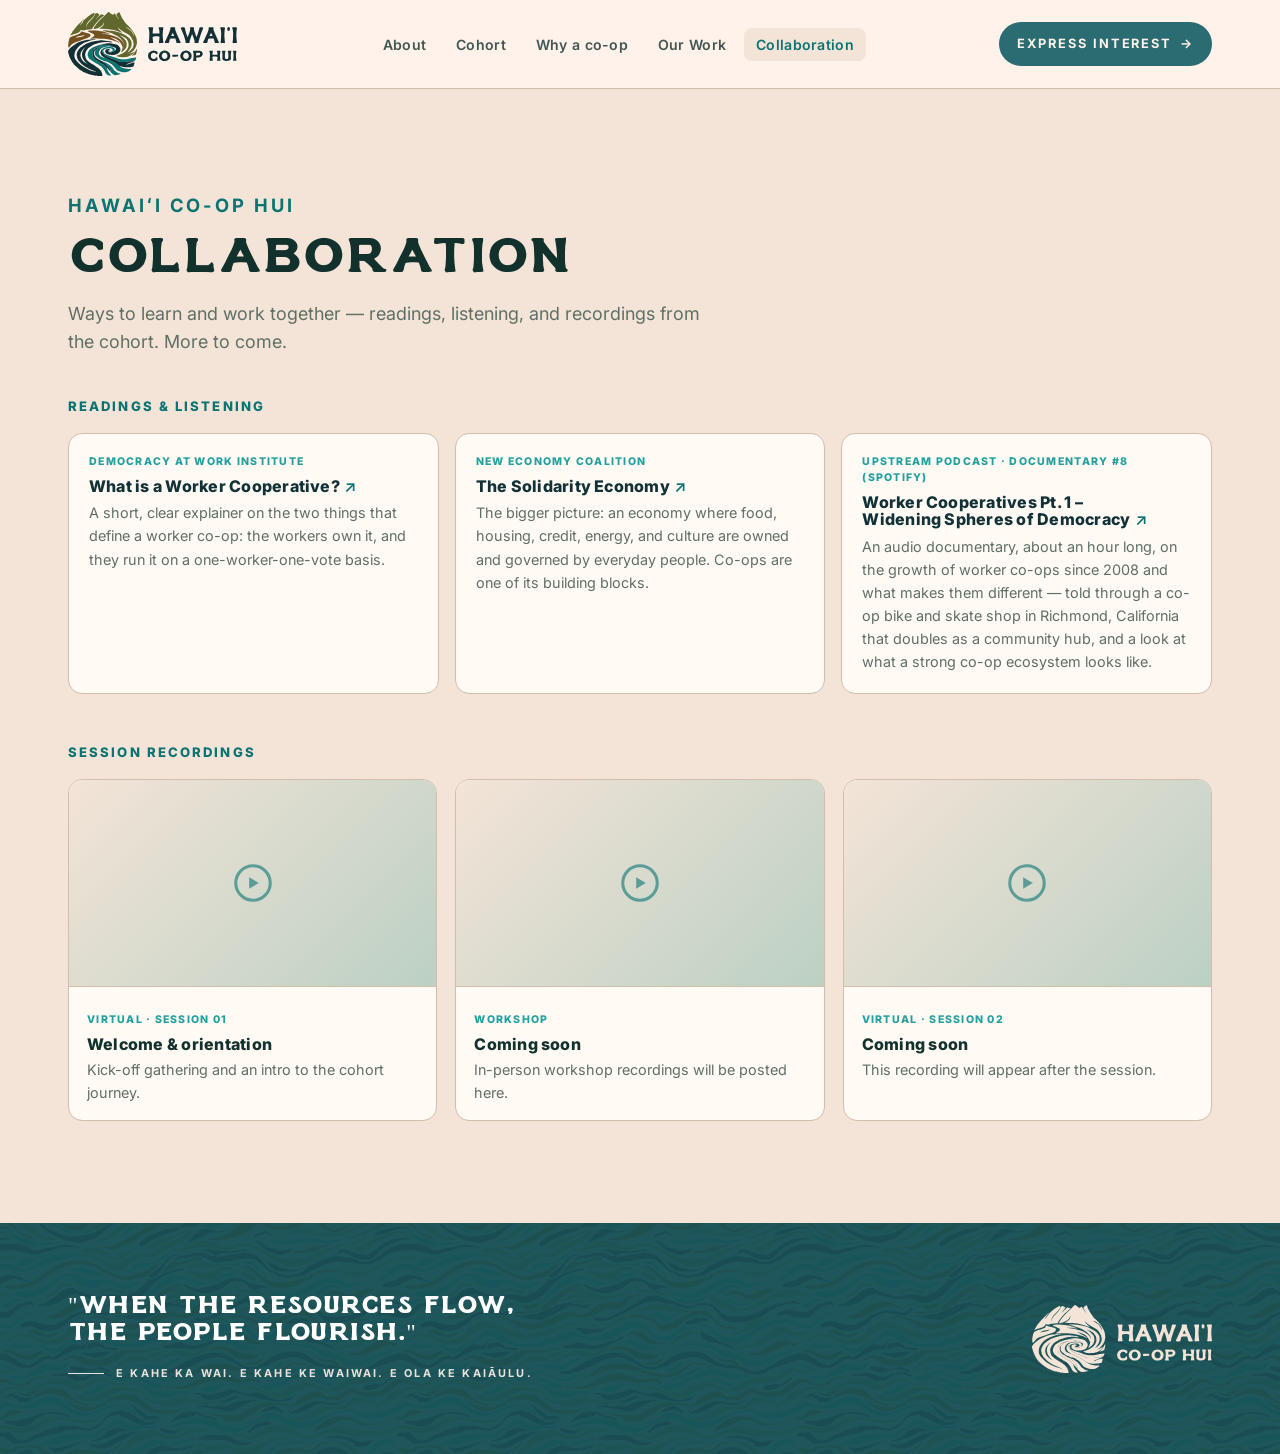
==== collaboration.html @ 2472e9c2 "Lighter Spectra blue for the Express Interest section, footer, and dark buttons Co-Authored-By: Clau" ====
<!doctype html>
<html lang="en">
<head>
  <meta charset="utf-8">
  <meta name="viewport" content="width=device-width, initial-scale=1, viewport-fit=cover">
  <title>Collaboration · Hawaiʻi Co-op Hui</title>
  <meta name="description" content="Ways to work together with the Hawaiʻi Co-op Hui — readings, listening, and session recordings.">
  <meta property="og:title" content="Collaboration · Hawaiʻi Co-op Hui">
  <meta property="og:description" content="A network of people and cooperatives building a regenerative and just Hawaiʻi through shared resources, knowledge, and community ownership.">
  <meta property="og:type" content="website">
  <meta property="og:url" content="https://imivic22.github.io/hawaii-coop-hui/collaboration.html">
  <meta property="og:image" content="https://imivic22.github.io/hawaii-coop-hui/assets/og-image.png">
  <meta name="twitter:card" content="summary">

  <link rel="icon" type="image/svg+xml" href="assets/brand/emblem.svg">
  <link rel="icon" type="image/png" sizes="192x192" href="assets/favicon.png">
  <link rel="apple-touch-icon" href="assets/favicon.png">
  <link rel="preconnect" href="https://fonts.googleapis.com">
  <link rel="preconnect" href="https://fonts.gstatic.com" crossorigin>
  <link rel="preload" as="font" type="font/woff2" crossorigin href="assets/fonts/TAYWatkins-web.woff2">
  <link rel="preload" as="font" type="font/woff2" crossorigin href="assets/fonts/TAYRugPull-web.woff2">
  <link rel="stylesheet" href="https://fonts.googleapis.com/css2?family=Inter:wght@400;500;600;700;800&display=swap">
  <link rel="stylesheet" href="styles.css?v=20261026l">
</head>
<body>
<a class="skip" href="#resources">Skip to content</a>

<header class="nav">
  <div class="nav__inner">
    <a class="brand" href="index.html" aria-label="Hawaiʻi Co-op Hui home">
      <!-- Full-color emblem (official Favicon file) + Watkins wordmark from the official
           Spectra lockup, laid out at the Secondary Logo's own proportions and spacing. -->
      <span class="brand__lockup">
        <img class="brand__emblem" src="assets/brand/emblem.svg" alt="" width="69" height="64">
        <img class="brand__wordmark" src="assets/brand/wordmark-spectra.svg" alt="Hawaiʻi Co-op Hui" width="89" height="34">
      </span>
    </a>

    <nav aria-label="Primary">
      <ul class="nav__links" id="navlinks">
        <li><a href="index.html#about">About</a></li>
        <li><a href="index.html#cohort">Cohort</a></li>
        <li><a href="index.html#why-coop">Why a co-op</a></li>
        <li><a href="index.html#our-work">Our Work</a></li>
        <li><a href="collaboration.html" class="active" aria-current="page">Collaboration</a></li>
      </ul>
    </nav>

    <div class="nav__cta" style="display:flex;align-items:center;gap:10px">
      <a class="btn btn--dark" href="index.html#get-involved">Express Interest <span class="arw">&rarr;</span></a>
      <button class="navtoggle" id="navtoggle" aria-label="Menu" aria-expanded="false" aria-controls="navlinks">
        <svg width="22" height="22" viewBox="0 0 24 24" fill="none" stroke="currentColor" stroke-width="2" stroke-linecap="round"><path d="M3 6h18M3 12h18M3 18h18"/></svg>
      </button>
    </div>
  </div>
</header>

<main>
  <!-- ===================== RESOURCES ===================== -->
  <section id="resources" class="resources">
    <div class="wrap">
      <div class="resources__head">
        <p class="eyebrow">Hawaiʻi Co-op Hui</p>
        <h1>Collaboration</h1>
        <p>Ways to learn and work together — readings, listening, and recordings from the cohort. More to come.</p>
      </div>
      <p class="h-label">Readings &amp; listening</p>
      <div class="dig">
        <a class="dig__link" href="https://institute.coop/what-worker-cooperative" target="_blank" rel="noopener">
          <span class="dig__src">Democracy at Work Institute</span>
          <h3>What is a Worker Cooperative?</h3>
          <p>A short, clear explainer on the two things that define a worker co-op: the workers own it, and they run it on a one-worker-one-vote basis.</p>
        </a>
        <a class="dig__link" href="https://neweconomy.net/solidarity-economy/#what-is-the-solidarity-economy" target="_blank" rel="noopener">
          <span class="dig__src">New Economy Coalition</span>
          <h3>The Solidarity Economy</h3>
          <p>The bigger picture: an economy where food, housing, credit, energy, and culture are owned and governed by everyday people. Co-ops are one of its building blocks.</p>
        </a>
        <a class="dig__link" href="https://open.spotify.com/episode/3qzcNoA8j1L7xvkE4CCkto" target="_blank" rel="noopener">
          <span class="dig__src">Upstream podcast · Documentary #8 (Spotify)</span>
          <h3>Worker Cooperatives Pt. 1 – Widening Spheres of Democracy</h3>
          <p>An audio documentary, about an hour long, on the growth of worker co-ops since 2008 and what makes them different — told through a co-op bike and skate shop in Richmond, California that doubles as a community hub, and a look at what a strong co-op ecosystem looks like.</p>
        </a>
      </div>

      <div class="resources__sub">
        <p class="h-label">Session recordings</p>
        <div class="rec">
          <!-- To publish a recording, replace the placeholder .rec__media with an embed:
               <div class="rec__media"><iframe src="https://www.youtube.com/embed/VIDEO_ID"
                 allow="accelerometer; autoplay; clipboard-write; encrypted-media; gyroscope; picture-in-picture"
                 allowfullscreen title="Session title"></iframe></div>
               (Vimeo: https://player.vimeo.com/video/VIDEO_ID) -->
          <article class="rec__card">
            <div class="rec__media"><svg viewBox="0 0 24 24" fill="none" stroke="currentColor" stroke-width="1.6"><circle cx="12" cy="12" r="9"/><path d="M10 9l5 3-5 3z" fill="currentColor" stroke="none"/></svg></div>
            <div class="rec__body"><span class="rec__tag">Virtual · Session 01</span><h3>Welcome &amp; orientation</h3><p>Kick-off gathering and an intro to the cohort journey.</p></div>
          </article>
          <article class="rec__card">
            <div class="rec__media"><svg viewBox="0 0 24 24" fill="none" stroke="currentColor" stroke-width="1.6"><circle cx="12" cy="12" r="9"/><path d="M10 9l5 3-5 3z" fill="currentColor" stroke="none"/></svg></div>
            <div class="rec__body"><span class="rec__tag">Workshop</span><h3>Coming soon</h3><p>In-person workshop recordings will be posted here.</p></div>
          </article>
          <article class="rec__card">
            <div class="rec__media"><svg viewBox="0 0 24 24" fill="none" stroke="currentColor" stroke-width="1.6"><circle cx="12" cy="12" r="9"/><path d="M10 9l5 3-5 3z" fill="currentColor" stroke="none"/></svg></div>
            <div class="rec__body"><span class="rec__tag">Virtual · Session 02</span><h3>Coming soon</h3><p>This recording will appear after the session.</p></div>
          </article>
        </div>
      </div>
    </div>
  </section>

</main>

<footer class="footer">
  <div class="footer__inner">
    <div>
      <p class="footer__quote">"When the resources flow, the people flourish."</p>
      <p class="footer__sub">E kahe ka wai. E kahe ke waiwai. E ola ke kaiāulu.</p>
    </div>
    <div class="footer__brand">
      <img class="brand__logo" src="assets/brand/logo-secondary-parchment.svg" alt="Hawaiʻi Co-op Hui" width="180" height="68">
    </div>
  </div>
</footer>

<script src="script.js?v=20261026l"></script>
</body>
</html>
---- styles.css ----
/* ============================================================
   Hawaiʻi Co-op Hui — landing site styles
   Design matches the team's mockup: deep-forest + cream, an
   elegant high-contrast serif for display, humanist sans for
   body, and a multicolor "wai" wave as the single burst of color.
   Brand tokens live in :root — swap them if the identity shifts.
   ============================================================ */
/* ---- Brand web fonts (self-hosted). Both are caps-only, single-weight display faces.
   The -web copies add one code-point mapping (ʻokina U+02BB -> the fonts' own ‘ glyph);
   no outlines were changed. Inter stays for all body/UI copy. ---- */
@font-face{font-family:"TAY Watkins";src:url("assets/fonts/TAYWatkins-web.woff2") format("woff2");font-weight:400;font-style:normal;font-display:swap}
@font-face{font-family:"TAY Rug Pull";src:url("assets/fonts/TAYRugPull-web.woff2") format("woff2");font-weight:400;font-style:normal;font-display:swap}

:root{
  /* ---- Brand palette (Hawaiʻi Co-op Hui guidelines) ---- */
  /* Parchment */
  --cream:#fff2ea;         /* page ground */
  --cream-2:#f3e4d7;
  --paper:#fffaf4;         /* cards */
  --line:#d3bdab;
  /* Spectra — deep-teal grounds (footer, cohort, CTA) */
  --forest:#113137;
  --forest-2:#173f3d;
  --ink:#12312d;           /* body text on cream */
  --muted:#5f6f66;
  /* Jungle Green — primary accent (headings, icons, links on cream) */
  --pine:#0a7473;
  --jungle:#22a09d;
  --line-dark:rgba(255,242,234,.16);
  /* wave / accent palette — brand swatches */
  --wai-teal:#22a09d;      /* Jungle Green */
  --wai-blue:#2e6d75;      /* Spectra */
  --wai-rust:#ae562c;      /* Rocky */
  --wai-leaf:#8a9140;      /* Pixie */
  --wai-gold:#a5783c;      /* Shadow */
  --accent:#ae562c;        /* Rocky rust — sparing accent */
  --on-forest:#fff2ea;
  --on-forest-muted:rgba(255,242,234,.74);
  --shadow:0 1px 2px rgba(17,49,55,.06), 0 14px 34px rgba(17,49,55,.10);
  --maxw:1200px;
  /* Type — brand: TAY Watkins (display) / TAY Rug Pull (secondary display) / Inter (body).
     Watkins lacks kahakō vowels and dashes, so Hawaiian word stacks, the statement,
     and the overlay use Rug Pull (which has them). Fallbacks only cover load failure. */
  --font-display:"TAY Watkins", Georgia, "Times New Roman", serif;
  --font-display-2:"TAY Rug Pull", Georgia, "Times New Roman", serif;
  --font-body:"Inter", system-ui, -apple-system, sans-serif;
  --font-script:"TAY Rug Pull", Georgia, serif;
  /* drop-in hero image goes here when available */
  --hero-image:none;
  --lockup-h:64px;                              /* height of the logo lockup in the nav */
  --pattern:url("assets/brand/pattern.svg");    /* official seamless brand pattern (transparent) */
}

*{box-sizing:border-box}
html{scroll-behavior:smooth}
[id]{scroll-margin-top:104px}   /* keep anchored section titles clear of the sticky nav */
@media (prefers-reduced-motion:reduce){html{scroll-behavior:auto}}
body{
  margin:0;background:var(--cream);color:var(--ink);
  font-family:var(--font-body);font-size:18px;line-height:1.6;
  -webkit-font-smoothing:antialiased;
}
h1,h2,h3,h4{font-family:var(--font-display);font-weight:600;line-height:1.06;
  letter-spacing:-.005em;margin:0;text-wrap:balance}
a{color:inherit}
img{max-width:100%;display:block}
p{margin:0}
.wrap{max-width:var(--maxw);margin:0 auto;padding-inline:28px}
@media (max-width:640px){.wrap{padding-inline:20px}}

.eyebrow{font-family:var(--font-body);font-size:1.15rem;font-weight:700;
  letter-spacing:.16em;text-transform:uppercase;color:var(--pine);margin:0 0 1rem}
.eyebrow--light{color:var(--on-forest-muted)}
.muted{color:var(--muted)}

/* ---------- Buttons ---------- */
.btn{display:inline-flex;align-items:center;gap:.6em;cursor:pointer;text-decoration:none;
  font-family:var(--font-body);font-weight:700;font-size:.8rem;letter-spacing:.15em;
  text-transform:uppercase;border-radius:999px;padding:.95em 1.6em;border:1.5px solid transparent;
  white-space:nowrap;transition:transform .14s ease, background .18s, color .18s, border-color .18s}
.btn .arw{transition:transform .18s}
.btn:hover .arw{transform:translateX(4px)}
.btn:active{transform:translateY(1px)}
/* Dark buttons use the lighter Spectra blue from the hero/cohort. */
.btn--dark{background:#2b6b72;color:var(--on-forest)}
.btn--dark:hover{background:#1f565c}
.btn--light{background:var(--cream);color:var(--forest)}
.btn--light:hover{background:#fff}
.btn--outline-light{background:transparent;color:var(--on-forest);border-color:var(--line-dark)}
.btn--outline-light:hover{background:rgba(241,236,223,.10)}
.textlink{font-family:var(--font-body);font-weight:700;font-size:.78rem;letter-spacing:.16em;
  text-transform:uppercase;text-decoration:none;display:inline-flex;align-items:center;gap:.5em;
  color:var(--pine);border-bottom:1.5px solid currentColor;padding-bottom:3px}
.textlink--light{color:var(--on-forest)}

/* ---------- Nav ---------- */
.nav{position:sticky;top:0;z-index:60;background:var(--cream);border-bottom:1px solid var(--line)}
.nav__inner{max-width:var(--maxw);margin:0 auto;padding:12px 28px;display:flex;
  align-items:center;justify-content:space-between;gap:20px}
/* Logo lockup. Proportions come from the official Secondary Logo (267.79 x 101.11):
   emblem 109.15 wide, gap 17.42, wordmark 54.10 tall starting at x=126.57. All are
   expressed as fractions of the lockup height so nav and footer scale together. */
.brand{display:flex;flex-direction:column;align-items:flex-start;gap:4px;text-decoration:none;color:var(--forest)}
.brand__lockup{display:flex;align-items:center;height:var(--lockup-h);gap:calc(var(--lockup-h) * .1723)}
.brand__emblem{height:var(--lockup-h);width:auto;flex:none}
.brand__wordmark{height:calc(var(--lockup-h) * .535);width:auto;flex:none}
.brand__logo{height:var(--lockup-h);width:auto;flex:none}          /* intact official lockup (footer) */
.brand__tag{font-family:var(--font-body);font-size:.53rem;font-weight:700;letter-spacing:.15em;
  text-transform:uppercase;color:var(--muted);white-space:nowrap;
  margin-left:calc(var(--lockup-h) * 1.252)}                        /* sits under the wordmark */
.nav__links{display:flex;align-items:center;gap:6px;list-style:none;margin:0;padding:0}
.nav__links a{text-decoration:none;font-size:.88rem;font-weight:600;letter-spacing:.02em;white-space:nowrap;
  color:var(--ink);opacity:.8;padding:8px 12px;border-radius:8px;transition:opacity .15s,background .15s}
.nav__links a:hover{opacity:1;background:var(--cream-2)}
.nav__links a.active{opacity:1;color:var(--pine);background:var(--cream-2)}
.navtoggle{display:none;background:none;border:1px solid var(--line);border-radius:9px;
  padding:9px;cursor:pointer;color:var(--forest)}
.navtoggle svg{display:block}
@media (max-width:1000px){
  .nav__links{position:absolute;top:100%;left:0;right:0;flex-direction:column;align-items:stretch;
    gap:2px;padding:12px 18px 18px;background:var(--cream);border-bottom:1px solid var(--line);box-shadow:var(--shadow)}
  .nav__links[hidden]{display:none}
  .nav__links a{padding:13px;font-size:.95rem}
  .navtoggle{display:inline-flex}
}
.nav .btn{padding:.85em 1.35em}
@media (max-width:1000px){.nav__cta .btn{display:none}}

/* ---------- Hero ---------- */
.hero{position:relative;color:var(--on-forest);isolation:isolate;
  background:
    linear-gradient(180deg, rgba(17,49,55,.16), rgba(17,49,55,.04) 45%, rgba(17,49,55,.30)),
    var(--hero-image),
    radial-gradient(110% 95% at 58% 30%, #3e8a90, #2b6b72 55%, #215a61);   /* lighter Spectra blue */
  background-size:cover;background-position:center}
.hero::after{content:"";position:absolute;inset:0;z-index:-1;opacity:.28;
  background:var(--pattern);background-size:420px;mix-blend-mode:soft-light}
.hero__inner{max-width:var(--maxw);margin:0 auto;padding:96px 28px 84px;
  display:grid;grid-template-columns:minmax(0,.9fr) minmax(0,1.3fr) auto;gap:clamp(28px,4vw,56px);align-items:center;min-height:min(72vh,680px)}
.hero__eyebrow{font-family:var(--font-body);font-size:.74rem;font-weight:700;letter-spacing:.24em;
  text-transform:uppercase;color:rgba(241,236,223,.85);margin:0 0 1.2rem}
.hero h1{font-size:clamp(3.2rem,8.5vw,6.2rem);font-weight:600;line-height:.98;color:#fff}
.hero__sub{max-width:30ch;font-size:clamp(1.1rem,1.5vw,1.3rem);line-height:1.5;color:rgba(241,236,223,.92);margin:1.6rem 0 2.2rem}
.hero__aside{justify-self:end;text-align:right}
.hero__words{list-style:none;margin:0;padding:0;display:grid;gap:.55rem}
.hero__words li{font-family:var(--font-display);font-size:1.35rem;letter-spacing:.14em;color:#fff;opacity:.95}
.hero__rule{width:56px;height:1.5px;background:rgba(241,236,223,.5);margin:1.6rem 0 1.1rem;margin-left:auto}
.hero__tag{font-family:var(--font-body);font-size:.72rem;font-weight:700;letter-spacing:.18em;
  text-transform:uppercase;color:rgba(241,236,223,.8);line-height:1.8}
@media (max-width:900px){
  .hero__inner{grid-template-columns:1fr;gap:34px;padding:76px 28px 64px}
  .hero__aside{justify-self:start;text-align:left}
  .hero__rule{margin-left:0}
  .hero__logo{display:none}
}

/* ---------- Statement + waves ---------- */
/* The wave bleeds in from the left edge of the page and takes most of the width (like the
   mockup); the text column is a fixed, readable width whose right edge lines up with the
   rest of the page's content (the container is 1200px centered, so 50vw + 600px). */
/* wave → words ← wave. The side pieces are the wave art scaled to the row height and anchored on
   its right end (the pointed stroke tips), so they run into the text; the right piece is mirrored. */
.statement{background:var(--cream);padding-block:clamp(48px,6vw,84px);overflow:hidden;text-align:center}
.statement__row{display:grid;grid-template-columns:minmax(0,1fr) minmax(0,600px) minmax(0,1fr);
  gap:clamp(16px,2.4vw,40px);align-items:center}
.statement__wave{height:clamp(130px,12.5vw,185px);
  background:url("assets/brand/wave.svg?v=6") no-repeat right center/auto 100%}
.statement__wave--r{transform:scaleX(-1)}
.statement__text{font-family:var(--font-display);font-style:italic;font-size:1.28rem;line-height:1.5;color:var(--ink)}
@media (max-width:820px){.statement__row{grid-template-columns:1fr;gap:24px}.statement__wave{height:110px;background-position:center}.statement__wave--r{display:none}.statement__text{padding-inline:20px}}

/* ---------- Values ---------- */
.values{background:var(--cream);padding-block:0 clamp(56px,7vw,88px)}
.values__grid{max-width:var(--maxw);margin:0 auto;padding-inline:28px;
  display:grid;grid-template-columns:repeat(6,1fr);gap:22px;
  border-top:1px solid var(--line);padding-top:clamp(32px,4vw,48px)}
.value{text-align:center;display:flex;flex-direction:column;align-items:center;gap:.5rem}
.value__icon{width:72px;height:72px;display:block}
.value h3{font-family:var(--font-body);font-weight:800;font-size:.9rem;letter-spacing:.14em;
  text-transform:uppercase;color:var(--forest);margin-top:.3rem}
.value p{font-size:1rem;color:var(--muted);max-width:20ch}
@media (max-width:900px){.values__grid{grid-template-columns:repeat(3,1fr);gap:28px}}
@media (max-width:520px){.values__grid{grid-template-columns:repeat(2,1fr)}}

/* ---------- Why a co-op ---------- */
.whyco{background:var(--paper);padding-block:clamp(56px,8vw,96px);border-top:1px solid var(--line)}
.whyco__head{max-width:660px;margin-bottom:2.6rem}
.whyco h2{font-size:clamp(1.9rem,3.6vw,2.6rem);margin-bottom:.9rem}
.whyco__lead{color:var(--muted);font-size:1.12rem;max-width:56ch}
.whyco__grid{display:grid;grid-template-columns:repeat(3,1fr);gap:24px}
.whyco__item{border-top:2px solid var(--pine);padding-top:16px}
.whyco__item h3{font-family:var(--font-body);font-weight:800;font-size:.8rem;letter-spacing:.12em;
  text-transform:uppercase;color:var(--pine);margin-bottom:.5rem}
.whyco__item p{color:var(--muted);font-size:.98rem}
@media (max-width:760px){.whyco__grid{grid-template-columns:1fr;gap:20px}}

/* ---------- Cohort (dark, two-column) ---------- */
/* Cohort: same lighter Spectra blue as the hero; muted text raised to stay readable on the lighter ground. */
.cohort{background:linear-gradient(160deg,#33797f 0%,#28666d 55%,#1f565c 100%);color:var(--on-forest);position:relative;overflow:hidden;
  --on-forest-muted:rgba(255,242,234,.9)}
.cohort__grid{max-width:var(--maxw);margin:0 auto;padding:clamp(48px,5.5vw,72px) 28px;display:grid;
  grid-template-columns:minmax(0,1fr) minmax(0,560px);gap:clamp(32px,5vw,72px);align-items:center}
.cohort__text{padding:0}
.cohort__text .max{max-width:600px}
.cohort h2{font-size:clamp(2rem,4vw,3rem);color:#fff;margin-bottom:1.2rem}
.cohort__lead{color:var(--on-forest-muted);font-size:1.2rem;margin-bottom:1.5rem}
.facts{display:grid;gap:.8rem;margin-bottom:1.6rem}
.fact{display:grid;grid-template-columns:26px 1fr;gap:14px;align-items:start}
.fact svg{width:22px;height:22px;color:var(--wai-leaf);margin-top:2px}
.fact p{color:var(--on-forest-muted);font-size:1.06rem}
.fact strong{color:var(--on-forest);font-weight:700}
.cohort__actions{display:flex;flex-wrap:wrap;gap:16px 22px;align-items:center}
.cohort__photos{display:grid;grid-template-columns:1fr 1fr;gap:14px}   /* one large photo over two smaller ones */
.cohort__media{grid-column:1 / -1;position:relative;margin:0;border-radius:18px;overflow:hidden;box-shadow:0 18px 44px rgba(9,28,29,.28)}
.cohort__thumb{display:block;width:100%;height:auto;aspect-ratio:4/3;object-fit:cover;border-radius:14px;box-shadow:0 12px 30px rgba(9,28,29,.24)}
.cohort__media img{display:block;width:100%;height:auto;aspect-ratio:4/3;object-fit:cover}
.cohort__media::after{content:"";position:absolute;inset:0;background:linear-gradient(180deg,rgba(17,49,55,0) 55%,rgba(17,49,55,.55));pointer-events:none}
.cohort__media .script{position:absolute;z-index:1;right:22px;bottom:18px;font-family:var(--font-script);
  font-size:clamp(2.2rem,3.4vw,3rem);line-height:1.1;color:#fff;text-align:right;text-shadow:0 2px 12px rgba(0,0,0,.5)}
.cohort__note{color:var(--on-forest-muted);font-size:1.1rem;max-width:48ch;margin-bottom:1.6rem}
.imgnote{position:absolute;left:16px;top:16px;font-size:.7rem;letter-spacing:.1em;text-transform:uppercase;
  background:rgba(0,0,0,.35);color:#fff;padding:5px 9px;border-radius:6px}
@media (max-width:860px){.cohort__grid{grid-template-columns:1fr}
  .cohort__text .max{margin-left:0}.cohort__photos{order:-1}}

/* ---------- Our Work ---------- */
.work{background:var(--cream);padding-block:clamp(60px,8vw,104px)}
.work__grid{display:grid;grid-template-columns:.85fr 1.15fr;gap:48px;align-items:start}
.work h2{font-size:clamp(1.9rem,3.6vw,2.7rem);margin-bottom:1.1rem}
.work__intro p:not(.eyebrow){color:var(--muted);margin-bottom:1.8rem;max-width:42ch}
.cards{display:grid;grid-template-columns:repeat(3,1fr);gap:18px}
.card{background:var(--paper);border:1px solid var(--line);border-radius:14px;overflow:hidden;
  display:flex;flex-direction:column}
.card__photo{display:block;width:100%;height:auto;aspect-ratio:4/3;object-fit:cover}
.card__body{padding:18px 18px 22px;display:flex;flex-direction:column;gap:.5rem;flex:1}
.card h3{font-family:var(--font-body);font-weight:800;font-size:.9rem;letter-spacing:.14em;
  text-transform:uppercase;color:var(--pine)}
.card p{font-size:1.02rem;color:var(--muted);flex:1}
.card .textlink{margin-top:.4rem;font-size:.74rem}
@media (max-width:960px){.work__grid{grid-template-columns:1fr;gap:32px}}
@media (max-width:640px){.cards{grid-template-columns:1fr}}

/* ---------- Resources / recordings ---------- */
.resources{background:var(--cream-2);padding-block:clamp(60px,8vw,104px)}
.resources__head{max-width:640px;margin-bottom:2.4rem}
.resources h1,.resources h2{font-size:clamp(1.9rem,3.6vw,2.6rem);margin-bottom:.8rem}
.resources__head p:not(.eyebrow){color:var(--muted)}
.rec{display:grid;grid-template-columns:repeat(3,1fr);gap:18px}
.rec__card{background:var(--paper);border:1px solid var(--line);border-radius:14px;overflow:hidden;display:flex;flex-direction:column}
.rec__media{aspect-ratio:16/9;position:relative;background:linear-gradient(135deg,var(--cream-2),#bcd0c4);
  display:grid;place-items:center;color:var(--pine);border-bottom:1px solid var(--line)}
.rec__media iframe{position:absolute;inset:0;width:100%;height:100%;border:0}
.rec__media svg{width:46px;height:46px;opacity:.6}
.rec__body{padding:16px 18px}
.rec__tag{font-family:var(--font-body);font-size:.66rem;font-weight:800;letter-spacing:.12em;text-transform:uppercase;color:var(--wai-teal)}
.rec__body h3{font-family:var(--font-body);font-weight:800;font-size:1rem;margin:.3rem 0}
.rec__body p{font-size:.9rem;color:var(--muted)}
@media (max-width:820px){.rec{grid-template-columns:repeat(2,1fr)}}
@media (max-width:520px){.rec{grid-template-columns:1fr}}
.note{background:var(--paper);border:1px dashed color-mix(in srgb,var(--accent) 45%,var(--line));
  border-radius:12px;padding:14px 16px;font-size:.9rem;margin-top:22px}

/* ---------- Get involved CTA ---------- */
.cta{background:var(--forest-2);color:var(--on-forest);text-align:center;
  padding-block:clamp(56px,8vw,96px);position:relative;overflow:hidden}
.cta h2{font-size:clamp(2rem,4vw,3rem);color:#fff;margin-bottom:1rem}
.cta p{color:var(--on-forest-muted);max-width:52ch;margin:0 auto 2rem;font-size:1.05rem}
.cta__actions{display:flex;gap:16px;justify-content:center;flex-wrap:wrap}

/* ---------- Footer ---------- */
.footer{background:#1f565c;color:var(--on-forest);position:relative;overflow:hidden;--on-forest-muted:rgba(255,242,234,.9);
  padding-block:clamp(44px,6vw,72px)}
.footer::before{content:"";position:absolute;inset:0;opacity:.26;
  background:var(--pattern);background-size:400px;mix-blend-mode:soft-light}
.footer__inner{position:relative;max-width:var(--maxw);margin:0 auto;padding-inline:28px;
  display:flex;justify-content:space-between;align-items:center;gap:32px;flex-wrap:wrap}
.footer__quote{font-family:var(--font-display);font-style:italic;font-size:clamp(1.3rem,2.6vw,1.9rem);color:#fff;max-width:20ch}
.footer__sub{font-family:var(--font-body);font-size:.68rem;font-weight:700;letter-spacing:.2em;
  text-transform:uppercase;color:var(--on-forest-muted);margin-top:1rem;display:flex;align-items:center;gap:12px}
.footer__sub::before{content:"";width:36px;height:1.5px;background:var(--on-forest-muted)}
.footer__brand{--lockup-h:68px;display:flex;align-items:center}
.footer__brand .brand__tag{color:var(--on-forest-muted)}

/* ---------- Generic ---------- */
[hidden]{display:none!important}
.chips{display:flex;flex-wrap:wrap;gap:10px}
.chip{display:inline-flex;align-items:baseline;gap:.55em;background:var(--paper);border:1px solid var(--line);
  border-radius:999px;padding:.6em 1.05em;font-size:.88rem;color:var(--ink);line-height:1.35}
.chip strong{font-weight:800;font-size:.7rem;letter-spacing:.1em;text-transform:uppercase;color:var(--pine);white-space:nowrap}
.chip--dark{background:rgba(255,242,234,.08);border-color:var(--line-dark);color:var(--on-forest)}
.chip--dark strong{color:var(--jungle)}

/* ---------- FAQ ---------- */
.faq{background:var(--cream);padding-block:clamp(56px,8vw,96px);border-top:1px solid var(--line)}
.faq__grid{display:grid;grid-template-columns:.8fr 1.2fr;gap:48px;align-items:start}
.faq h2{font-size:clamp(1.9rem,3.6vw,2.6rem);margin-bottom:.8rem}
.faq__intro p{color:var(--muted);max-width:40ch}
.faq__list{display:grid;gap:10px}
.faq__item{background:var(--paper);border:1px solid var(--line);border-radius:12px;padding:0 20px}
.faq__item summary{list-style:none;cursor:pointer;display:flex;justify-content:space-between;align-items:center;gap:16px;
  padding:16px 0;font-family:var(--font-body);font-weight:700;font-size:1rem;color:var(--forest)}
.faq__item summary::-webkit-details-marker{display:none}
.faq__item summary::after{content:"+";font-size:1.45rem;line-height:1;color:var(--pine);flex:none;transition:transform .2s}
.faq__item[open] summary::after{transform:rotate(45deg)}
.faq__item p{padding:0 0 18px;color:var(--muted);font-size:.96rem;max-width:62ch}
@media (max-width:900px){.faq__grid{grid-template-columns:1fr;gap:28px}}

/* ---------- Express Interest (form) ---------- */
/* Same lighter Spectra blue as the hero and cohort. */
.interest{background:linear-gradient(160deg,#33797f 0%,#28666d 55%,#1f565c 100%);color:var(--on-forest);padding-block:clamp(60px,8vw,104px);
  position:relative;overflow:hidden;isolation:isolate;--on-forest-muted:rgba(255,242,234,.9)}
.interest::before{content:"";position:absolute;inset:0;z-index:-1;opacity:.22;
  background:var(--pattern);background-size:400px;mix-blend-mode:soft-light}
.interest__grid{display:grid;grid-template-columns:.9fr 1.1fr;gap:56px;align-items:center}
.interest h2{font-size:clamp(2rem,4vw,3rem);color:#fff;margin-bottom:1rem}
.interest__intro p:not(.eyebrow){color:var(--on-forest-muted);max-width:44ch;font-size:1.18rem}
.interest__intro .contact{margin-top:1.6rem;font-size:.95rem}
.interest__intro .contact a{color:var(--on-forest);font-weight:700}
.form{background:var(--paper);color:var(--ink);border-radius:18px;padding:clamp(22px,2.6vw,30px);box-shadow:var(--shadow);
  display:grid;grid-template-columns:1fr 1fr;gap:16px 18px}
.field{display:grid;gap:6px}
.field--full{grid-column:1 / -1}
.field label{font-family:var(--font-body);font-size:.72rem;font-weight:800;letter-spacing:.1em;text-transform:uppercase;color:var(--pine)}
.field label .opt{font-weight:600;letter-spacing:.03em;text-transform:none;color:var(--muted)}
.field input,.field select,.field textarea{width:100%;font:inherit;font-size:.98rem;color:var(--ink);background:#fff;
  border:1.5px solid var(--line);border-radius:10px;padding:11px 13px;transition:border-color .15s,box-shadow .15s}
.field textarea{min-height:120px;resize:vertical}
.field input:focus,.field select:focus,.field textarea:focus{outline:none;border-color:var(--pine);box-shadow:0 0 0 3px rgba(10,116,115,.18)}
.field select{appearance:none;-webkit-appearance:none;padding-right:38px;background-repeat:no-repeat;background-position:right 13px center;
  background-image:url("data:image/svg+xml;utf8,<svg xmlns='http://www.w3.org/2000/svg' width='12' height='8' viewBox='0 0 12 8'><path d='M1 1l5 5 5-5' fill='none' stroke='%230a7473' stroke-width='1.8' stroke-linecap='round'/></svg>")}
.form__foot{grid-column:1 / -1;display:flex;flex-wrap:nowrap;align-items:center;gap:14px 22px;margin-top:4px}
.form__foot .btn{appearance:none;-webkit-appearance:none}
.form__privacy{flex:1;font-size:.84rem;color:var(--muted);max-width:46ch;line-height:1.45}
.form__status{grid-column:1 / -1;background:#fbe9e2;border:1px solid #e6b8a6;color:#6b2c15;border-radius:10px;padding:10px 12px;font-size:.9rem}
.form__success{background:var(--paper);color:var(--ink);border-radius:18px;padding:clamp(26px,4vw,40px);box-shadow:var(--shadow);outline:none}
.form__success h3{font-size:1.6rem;margin-bottom:.6rem}
.form__success p{color:var(--muted);max-width:52ch}
.hp{position:absolute;left:-9999px;width:1px;height:1px;overflow:hidden}
@media (max-width:960px){.interest__grid{grid-template-columns:1fr;gap:32px}}
@media (max-width:560px){.form{grid-template-columns:1fr}.form__foot{flex-wrap:wrap}}

/* ---------- Content sections (explainer, types, solidarity, journey) ---------- */
.section{padding-block:clamp(60px,8vw,104px)}
.section--paper{background:var(--paper);border-top:1px solid var(--line)}
.section--cream{background:var(--cream);border-top:1px solid var(--line)}
.section--dark{background:var(--forest);color:var(--on-forest)}
.section__head{max-width:700px;margin-bottom:1.6rem}
.section__head h2{font-size:clamp(1.9rem,3.6vw,2.7rem);margin-bottom:.9rem}
.section__head .lead{color:var(--muted);font-size:1.25rem;max-width:56ch}
.section--dark .section__head h2{color:#fff}
.section--dark .section__head .lead{color:var(--on-forest-muted)}
.prose{max-width:62ch;display:grid;gap:1rem;font-size:1.02rem;color:var(--ink)}
.section--dark .prose{color:var(--on-forest-muted)}
.split{display:grid;grid-template-columns:1.1fr .9fr;gap:48px;align-items:start}
.h-label{font-family:var(--font-body);font-size:.82rem;font-weight:800;letter-spacing:.16em;text-transform:uppercase;
  color:var(--pine);margin-bottom:1rem}
.section--dark .h-label{color:var(--jungle)}
@media (max-width:900px){.split{grid-template-columns:1fr;gap:28px}}

/* numbered principles — one compact panel, one line per principle, so it sits level with the prose */
.principles{list-style:none;margin:0;padding:0;counter-reset:p;background:var(--paper);
  border:1px solid var(--line);border-radius:12px;overflow:hidden}
.principle{display:grid;grid-template-columns:26px 1fr;column-gap:10px;align-items:baseline;
  padding:9px 14px;border-top:1px solid var(--line);font-size:.86rem;line-height:1.45}
.principle:first-child{border-top:0}
.principle::before{counter-increment:p;content:counter(p,decimal-leading-zero);font-family:var(--font-display);
  font-weight:700;font-size:.82rem;color:var(--pine)}
.principle strong{grid-column:2;display:inline;font-size:.88rem;color:var(--forest)}
.principle span{grid-column:2;color:var(--muted)}
.cohort .prose{color:var(--on-forest-muted)}

/* item cards (types, who it's for) */
.items{display:grid;grid-template-columns:repeat(auto-fit,minmax(230px,1fr));gap:18px}
.item{background:var(--paper);border:1px solid var(--line);border-radius:14px;padding:18px 20px;display:flex;flex-direction:column;gap:.45rem}
.item h3{font-family:var(--font-body);font-weight:800;font-size:.92rem;letter-spacing:.12em;text-transform:uppercase;color:var(--pine)}
.item p{font-size:1.02rem;color:var(--muted)}
.item .meta{font-size:.88rem;color:var(--ink);font-style:italic;border-top:1px dashed var(--line);padding-top:.5rem;margin-top:.1rem}
.section--dark .item,.cohort .item{background:rgba(255,242,234,.06);border-color:var(--line-dark)}
.section--dark .item h3,.cohort .item h3{color:var(--jungle)}
.section--dark .item p,.cohort .item p{color:var(--on-forest-muted)}
.section--dark .item .meta,.cohort .item .meta{color:var(--on-forest);border-color:var(--line-dark)}

/* journey steps (on dark) */
.steps{display:grid;grid-template-columns:repeat(auto-fit,minmax(200px,1fr));counter-reset:s}
.step{position:relative;padding:22px 22px 0 0}
.step::before{counter-increment:s;content:counter(s);display:grid;place-items:center;width:34px;height:34px;border-radius:50%;
  background:var(--jungle);color:var(--forest);font-family:var(--font-body);font-weight:800;font-size:.85rem;margin-bottom:14px;position:relative;z-index:1}
.step::after{content:"";position:absolute;left:34px;right:0;top:39px;height:2px;background:var(--line-dark)}
.step:last-child::after{display:none}
.step .when{font-size:.68rem;font-weight:800;letter-spacing:.14em;text-transform:uppercase;color:var(--jungle);margin-bottom:.35rem}
.step h3{font-family:var(--font-body);font-weight:800;font-size:1rem;color:#fff;margin-bottom:.4rem}
.step p{font-size:.93rem;color:var(--on-forest-muted);max-width:30ch}
@media (max-width:640px){.steps{grid-template-columns:1fr}.step::after{display:none}.step{padding-top:14px}}

/* check list (what you'll get, on dark) */
.checks{list-style:none;margin:0;padding:0;display:grid;gap:.85rem}
.checks li{display:grid;grid-template-columns:22px 1fr;gap:10px;align-items:start;color:var(--on-forest-muted);font-size:1.04rem}
.checks li::before{content:"✓";color:var(--jungle);font-weight:800;font-size:1rem;line-height:1.55}
.checks li strong{color:var(--on-forest);font-weight:700}

/* cohort: expanded area under the invitation */
.cohort__more{border-top:1px solid var(--line-dark);padding:clamp(36px,5vw,56px) 0 clamp(44px,6vw,72px)}
.cohort__cols{display:grid;grid-template-columns:1fr 1fr;gap:40px;margin-bottom:clamp(28px,4vw,44px)}
@media (max-width:860px){.cohort__cols{grid-template-columns:1fr;gap:32px}}

/* dig deeper link cards */
.dig{display:grid;grid-template-columns:repeat(auto-fit,minmax(240px,1fr));gap:16px}
.dig__link{display:flex;flex-direction:column;gap:.45rem;background:var(--paper);border:1px solid var(--line);border-radius:14px;
  padding:20px;text-decoration:none;color:var(--ink);transition:border-color .15s,transform .15s}
.dig__link:hover{border-color:var(--pine);transform:translateY(-2px)}
.dig__src{font-size:.66rem;font-weight:800;letter-spacing:.12em;text-transform:uppercase;color:var(--wai-teal)}
.dig__link h3{font-family:var(--font-body);font-weight:800;font-size:1rem;color:var(--forest)}
.dig__link h3::after{content:" ↗";color:var(--pine);font-weight:600}
.dig__link p{font-size:.9rem;color:var(--muted);flex:1}

/* ---------- Small additions for the expanded content ---------- */
.items--2{grid-template-columns:repeat(2,1fr)}
.items--3{grid-template-columns:repeat(3,1fr)}
@media (max-width:760px){.items--3{grid-template-columns:1fr}}
.h-label--row{margin:1.8rem 0 .8rem}
.h-label .opt{font-weight:600;letter-spacing:.02em;text-transform:none;color:var(--muted)}
@media (max-width:640px){.items--2{grid-template-columns:1fr}}
.tag{display:inline-block;align-self:flex-start;font-size:.62rem;font-weight:800;letter-spacing:.12em;text-transform:uppercase;
  color:var(--accent);background:color-mix(in srgb,var(--accent) 11%,transparent);border-radius:999px;padding:.35em .75em;margin-bottom:.2rem}
.callout{margin-top:22px;background:var(--paper);border-left:3px solid var(--pine);border-radius:0 12px 12px 0;
  padding:16px 20px;color:var(--ink);font-size:.98rem;max-width:72ch}
.section--paper .callout{background:var(--cream)}
.section__cta{margin-top:2.2rem}
.sub-label{font-size:.82rem;color:var(--on-forest-muted);font-style:italic;margin:-.6rem 0 1.2rem}
.step::before{content:"";width:14px;height:14px;margin:10px 0 22px}   /* dot, not a number — it's a rough shape */
.field--group{border:0;padding:0;margin:0;min-width:0}
.field legend{font-family:var(--font-body);font-size:.72rem;font-weight:800;letter-spacing:.1em;text-transform:uppercase;color:var(--pine);padding:0;margin-bottom:2px}
.field legend .opt{font-weight:600;letter-spacing:.03em;text-transform:none;color:var(--muted)}
.checks-row{display:flex;flex-wrap:wrap;gap:8px 18px}
.field .check{display:inline-flex;align-items:center;gap:8px;font-size:.92rem;font-weight:500;letter-spacing:0;text-transform:none;color:var(--ink);cursor:pointer}
.field .check input{width:17px;height:17px;accent-color:var(--pine);margin:0}
.field--check{grid-column:1 / -1;display:flex;align-items:flex-start;gap:10px}
.field--check input{width:18px;height:18px;margin-top:3px;accent-color:var(--pine);flex:none}
.field--check label{font-weight:600;letter-spacing:0;text-transform:none;font-size:.92rem;color:var(--ink);font-family:var(--font-body)}
.faq__intro .btn{margin-top:1.4rem}
.resources__sub{margin-top:clamp(32px,4vw,48px)}
.form__success a{color:var(--pine);font-weight:700}

/* seven principles: one even row on desktop, centered wrap on tablet, stacked on phones */
.principle-chips{display:grid;grid-template-columns:repeat(7,1fr);gap:8px}
.principle-chips .chip{justify-content:center;align-items:center;text-align:center;padding:.65em .55em;font-size:.8rem;line-height:1.3}
@media (max-width:980px){.principle-chips{display:flex;flex-wrap:wrap;justify-content:center}.principle-chips .chip{font-size:.84rem;padding:.6em .9em}}
@media (max-width:520px){.principle-chips{display:grid;grid-template-columns:1fr}}
#cohort-aims .cohort__cols{margin-bottom:0}

/* ---- Brand type tuning: caps-only, single weight -> no faux bold/italic, tighter sizes ---- */
h1,h2,h3,h4{font-weight:400;font-synthesis:none;letter-spacing:.015em;line-height:1.04}
.hero h1{font-weight:400;font-size:clamp(2.6rem,5.6vw,4.4rem);line-height:1.1;letter-spacing:.01em}
.section__head h2,.cohort h2,.resources h1,.resources h2,.interest h2{font-size:clamp(2rem,4vw,3rem)}
.work h2{font-size:clamp(1.8rem,2.9vw,2.4rem)}
.hero__words li{font-family:var(--font-display-2);font-size:1.5rem;letter-spacing:.12em}
.statement__text{font-family:var(--font-display-2);font-style:normal;font-size:clamp(1.25rem,1.9vw,1.65rem);line-height:1.32;letter-spacing:.025em;
  color:var(--accent);margin:0;text-wrap:balance}
.footer__quote{font-style:normal;font-size:clamp(1.05rem,1.9vw,1.45rem);line-height:1.15;letter-spacing:.02em;max-width:24ch}
.cohort__media .script{font-family:var(--font-display-2);font-size:clamp(1.35rem,2vw,1.85rem);letter-spacing:.06em;line-height:1.08}
.form__success h3{font-size:1.3rem}
.principle::before{font-family:var(--font-body)}

/* ---------- Accordion (Why a co-op) ---------- */
.acc{display:grid;gap:10px;max-width:1000px}
.acc__item{background:var(--paper);border:1px solid var(--line);border-radius:12px;padding:0 20px}
.acc__item summary{list-style:none;cursor:pointer;display:flex;justify-content:space-between;align-items:center;gap:16px;
  padding:15px 0;font-family:var(--font-body);font-weight:700;font-size:1.12rem;color:var(--forest)}
.acc__item summary::-webkit-details-marker{display:none}
.acc__item summary::after{content:"+";font-size:1.5rem;line-height:1;color:var(--pine);flex:none;transition:transform .2s}
.acc__item[open] summary::after{transform:rotate(45deg)}
.acc__body{padding:2px 0 20px;display:grid;gap:14px}
.acc__body>p{color:var(--muted);font-size:1.04rem;max-width:70ch}
.acc__body>p strong{color:var(--forest)}
.acc__note{font-size:.9rem}
.acc .items{gap:12px}
.acc .item{background:var(--cream)}
.acc .checks li{color:var(--muted)}
.acc .checks li strong{color:var(--forest)}
.acc .checks li::before{color:var(--pine)}
.acc .principle-chips{margin-top:2px}
.nav .brand{gap:0}

/* ---------- Hero logo + drawn kahakō ---------- */
.hero__logo{justify-self:center;width:min(100%,384px);height:auto;filter:drop-shadow(0 12px 30px rgba(9,28,29,.22))}  /* emblem alone, no border or glow, filling the middle space */
.kahako{position:relative;display:inline-block}
.kahako::before{content:"";position:absolute;left:50%;transform:translateX(-50%);top:-.11em;
  width:.5em;height:.085em;border-radius:.03em;background:currentColor}

/* phones: smaller photo overlay (must come after the type-tuning rule that sizes .script) */
@media (max-width:860px){.cohort__media .script{font-size:1.35rem;right:16px;bottom:14px}}

/* ---------- a11y ---------- */
.skip{position:absolute;left:-9999px}
.sr-only{position:absolute;width:1px;height:1px;padding:0;margin:-1px;overflow:hidden;clip:rect(0 0 0 0);white-space:nowrap;border:0}
.skip:focus{left:12px;top:12px;background:var(--paper);padding:10px 14px;border-radius:8px;z-index:99;border:1px solid var(--line)}
:focus-visible{outline:3px solid var(--wai-teal);outline-offset:2px;border-radius:6px}
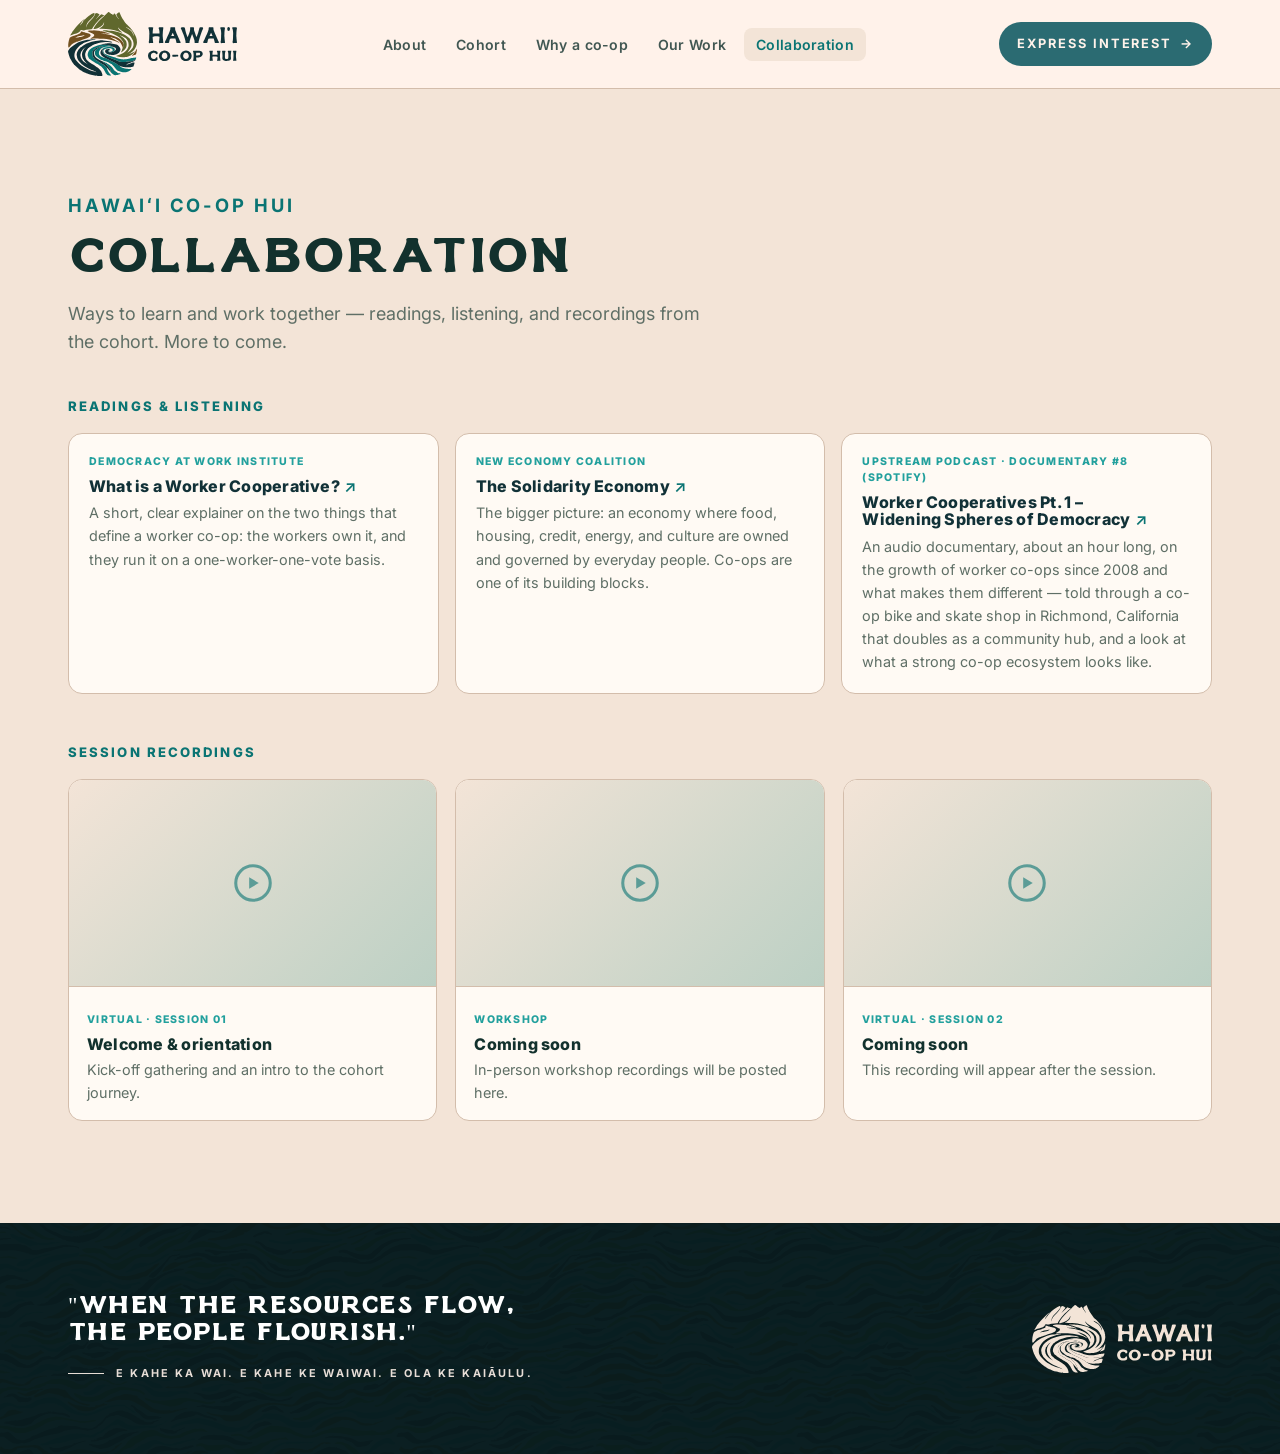
==== commit c552c5a1: "Footer: near-black Spectra (#0b1f22) so the page ends on a dark base Co-Authored-By: Claude Opus 5.5" ====
--- a/collaboration.html
+++ b/collaboration.html
@@ -20,7 +20,7 @@
   <link rel="preload" as="font" type="font/woff2" crossorigin href="assets/fonts/TAYWatkins-web.woff2">
   <link rel="preload" as="font" type="font/woff2" crossorigin href="assets/fonts/TAYRugPull-web.woff2">
   <link rel="stylesheet" href="https://fonts.googleapis.com/css2?family=Inter:wght@400;500;600;700;800&display=swap">
-  <link rel="stylesheet" href="styles.css?v=20261026l">
+  <link rel="stylesheet" href="styles.css?v=20261026n">
 </head>
 <body>
 <a class="skip" href="#resources">Skip to content</a>
@@ -122,6 +122,6 @@
   </div>
 </footer>
 
-<script src="script.js?v=20261026l"></script>
+<script src="script.js?v=20261026n"></script>
 </body>
 </html>
--- a/styles.css
+++ b/styles.css
@@ -45,8 +45,6 @@
   --font-display-2:"TAY Rug Pull", Georgia, "Times New Roman", serif;
   --font-body:"Inter", system-ui, -apple-system, sans-serif;
   --font-script:"TAY Rug Pull", Georgia, serif;
-  /* drop-in hero image goes here when available */
-  --hero-image:none;
   --lockup-h:64px;                              /* height of the logo lockup in the nav */
   --pattern:url("assets/brand/pattern.svg");    /* official seamless brand pattern (transparent) */
 }
@@ -127,31 +125,70 @@
 @media (max-width:1000px){.nav__cta .btn{display:none}}
 
 /* ---------- Hero ---------- */
-.hero{position:relative;color:var(--on-forest);isolation:isolate;
+/* Text on the left; on the right the full-color emblem inside a ring of the brand line
+   ("E kahe ka wai…") in TAY Rug Pull, with faint water ripples spreading out behind it.
+   The six values sit in a quiet band along the bottom of the first screen. */
+.hero{position:relative;color:var(--on-forest);isolation:isolate;overflow:hidden;display:flex;flex-direction:column;
+  --medal:clamp(300px, min(40vw, calc(100vh - 260px)), 560px);
+  --medal:clamp(300px, min(40vw, calc(100svh - 260px)), 560px);
+  min-height:clamp(580px, calc(100vh - 89px), 860px);           /* 89px = nav height */
+  min-height:clamp(580px, calc(100svh - 89px), 860px);
+  /* lighter Spectra blue, brightest behind the emblem; a soft shade on the left keeps the text crisp */
   background:
-    linear-gradient(180deg, rgba(17,49,55,.16), rgba(17,49,55,.04) 45%, rgba(17,49,55,.30)),
-    var(--hero-image),
-    radial-gradient(110% 95% at 58% 30%, #3e8a90, #2b6b72 55%, #215a61);   /* lighter Spectra blue */
-  background-size:cover;background-position:center}
+    linear-gradient(90deg, rgba(17,49,55,.28), rgba(17,49,55,.12) 45%, rgba(17,49,55,0) 68%),
+    radial-gradient(110% 95% at 72% 46%, #3e8a90, #2b6b72 55%, #215a61)}
 .hero::after{content:"";position:absolute;inset:0;z-index:-1;opacity:.28;
   background:var(--pattern);background-size:420px;mix-blend-mode:soft-light}
-.hero__inner{max-width:var(--maxw);margin:0 auto;padding:96px 28px 84px;
-  display:grid;grid-template-columns:minmax(0,.9fr) minmax(0,1.3fr) auto;gap:clamp(28px,4vw,56px);align-items:center;min-height:min(72vh,680px)}
-.hero__eyebrow{font-family:var(--font-body);font-size:.74rem;font-weight:700;letter-spacing:.24em;
-  text-transform:uppercase;color:rgba(241,236,223,.85);margin:0 0 1.2rem}
-.hero h1{font-size:clamp(3.2rem,8.5vw,6.2rem);font-weight:600;line-height:.98;color:#fff}
-.hero__sub{max-width:30ch;font-size:clamp(1.1rem,1.5vw,1.3rem);line-height:1.5;color:rgba(241,236,223,.92);margin:1.6rem 0 2.2rem}
-.hero__aside{justify-self:end;text-align:right}
-.hero__words{list-style:none;margin:0;padding:0;display:grid;gap:.55rem}
-.hero__words li{font-family:var(--font-display);font-size:1.35rem;letter-spacing:.14em;color:#fff;opacity:.95}
-.hero__rule{width:56px;height:1.5px;background:rgba(241,236,223,.5);margin:1.6rem 0 1.1rem;margin-left:auto}
-.hero__tag{font-family:var(--font-body);font-size:.72rem;font-weight:700;letter-spacing:.18em;
-  text-transform:uppercase;color:rgba(241,236,223,.8);line-height:1.8}
+.hero__inner{flex:1;width:100%;max-width:var(--maxw);margin:0 auto;
+  padding:clamp(40px,6vh,72px) 28px;display:grid;grid-template-columns:minmax(0,1fr) auto;
+  align-items:center;gap:clamp(32px,5vw,80px)}
+.hero__text{position:relative;z-index:1;min-width:0}   /* headline, sentence and button paint above the ripples */
+.hero h1{font-weight:400;font-size:clamp(3.4rem,6.8vw,6.25rem);line-height:1.06;letter-spacing:.012em;color:#fff;
+  text-shadow:0 2px 24px rgba(9,28,29,.16)}
+.hero__sub{max-width:27ch;font-size:clamp(1.15rem,1.55vw,1.4rem);line-height:1.5;color:var(--cream);
+  margin:1.5rem 0 2.3rem;text-shadow:0 1px 14px rgba(9,28,29,.22)}
+.hero .btn{font-size:.86rem;padding:1.05em 1.9em;box-shadow:0 10px 26px rgba(9,28,29,.2)}
+
+/* emblem + word ring */
+.hero__medal{position:relative;width:var(--medal);aspect-ratio:1/1;justify-self:end;isolation:isolate}
+.hero__ring{position:absolute;inset:0;width:100%;height:100%;overflow:visible}
+.hero__ring text{font-family:var(--font-display-2);font-size:32px;letter-spacing:7.6px;fill:var(--cream);white-space:pre}
+.hero__dot{fill:#f0c39c}
+.hero__hair{fill:none;stroke:var(--cream);stroke-opacity:.38;stroke-width:1.2}
+/* soft shade between the two hairlines so the ring text keeps 4.5:1 on the lightest blue */
+.hero__track{fill:none;stroke:#113137;stroke-opacity:.3;stroke-width:52}
+.hero__emblem{position:absolute;left:50%;top:50%;width:62%;height:auto;
+  transform:translate(-50%,-50%);filter:drop-shadow(0 14px 30px rgba(9,28,29,.24))}
+.hero__ripples{position:absolute;left:50%;top:50%;width:220%;height:220%;max-width:none;
+  transform:translate(-50%,-50%);z-index:-1;pointer-events:none;fill:none;stroke:var(--cream);stroke-width:1.4}
+@media (prefers-reduced-motion:no-preference){
+  .hero__ring{animation:hero-turn 180s linear infinite}   /* one slow turn every 3 minutes */
+}
+@keyframes hero-turn{to{transform:rotate(360deg)}}
+
+/* values band */
+.hero__band{position:relative;background:rgba(17,49,55,.2);border-top:1px solid rgba(255,242,234,.16)}
+.hero__values{list-style:none;margin:0 auto;padding:0 28px;max-width:var(--maxw);
+  display:grid;grid-template-columns:repeat(6,1fr)}
+.hero__values li{position:relative;text-align:center;padding:20px 6px 22px;
+  font-family:var(--font-display-2);font-size:1.2rem;line-height:1.2;letter-spacing:.16em;color:var(--cream)}
+.hero__values li+li::before{content:"";position:absolute;left:0;top:50%;width:5px;height:5px;
+  border-radius:50%;background:#f0c39c;opacity:.75;transform:translate(-50%,-50%)}
+
 @media (max-width:900px){
-  .hero__inner{grid-template-columns:1fr;gap:34px;padding:76px 28px 64px}
-  .hero__aside{justify-self:start;text-align:left}
-  .hero__rule{margin-left:0}
-  .hero__logo{display:none}
+  .hero{min-height:0}
+  .hero__inner{grid-template-columns:minmax(0,1fr);justify-items:center;text-align:center;
+    padding:52px 20px 48px;gap:44px}
+  .hero__sub{margin-inline:auto}
+  .hero__medal{width:min(80vw,380px);justify-self:center}
+  .hero__ripples{width:175%;height:175%}
+  .hero__values{grid-template-columns:repeat(3,1fr);padding:6px 20px}
+  .hero__values li{padding:9px 4px;font-size:1.05rem;letter-spacing:.12em}
+  .hero__values li:nth-child(3n+1)::before{display:none}
+}
+@media (max-width:420px){
+  .hero h1{font-size:clamp(2.7rem,14vw,3.4rem)}
+  .hero__values li{font-size:.95rem;letter-spacing:.1em}
 }
 
 /* ---------- Statement + waves ---------- */
@@ -268,7 +305,8 @@
 .cta__actions{display:flex;gap:16px;justify-content:center;flex-wrap:wrap}
 
 /* ---------- Footer ---------- */
-.footer{background:#1f565c;color:var(--on-forest);position:relative;overflow:hidden;--on-forest-muted:rgba(255,242,234,.9);
+/* near-black Spectra so the page ends on a firm, dark base */
+.footer{background:#0b1f22;color:var(--on-forest);position:relative;overflow:hidden;--on-forest-muted:rgba(255,242,234,.9);
   padding-block:clamp(44px,6vw,72px)}
 .footer::before{content:"";position:absolute;inset:0;opacity:.26;
   background:var(--pattern);background-size:400px;mix-blend-mode:soft-light}
@@ -450,10 +488,8 @@
 
 /* ---- Brand type tuning: caps-only, single weight -> no faux bold/italic, tighter sizes ---- */
 h1,h2,h3,h4{font-weight:400;font-synthesis:none;letter-spacing:.015em;line-height:1.04}
-.hero h1{font-weight:400;font-size:clamp(2.6rem,5.6vw,4.4rem);line-height:1.1;letter-spacing:.01em}
 .section__head h2,.cohort h2,.resources h1,.resources h2,.interest h2{font-size:clamp(2rem,4vw,3rem)}
 .work h2{font-size:clamp(1.8rem,2.9vw,2.4rem)}
-.hero__words li{font-family:var(--font-display-2);font-size:1.5rem;letter-spacing:.12em}
 .statement__text{font-family:var(--font-display-2);font-style:normal;font-size:clamp(1.25rem,1.9vw,1.65rem);line-height:1.32;letter-spacing:.025em;
   color:var(--accent);margin:0;text-wrap:balance}
 .footer__quote{font-style:normal;font-size:clamp(1.05rem,1.9vw,1.45rem);line-height:1.15;letter-spacing:.02em;max-width:24ch}
@@ -481,8 +517,7 @@
 .acc .principle-chips{margin-top:2px}
 .nav .brand{gap:0}
 
-/* ---------- Hero logo + drawn kahakō ---------- */
-.hero__logo{justify-self:center;width:min(100%,384px);height:auto;filter:drop-shadow(0 12px 30px rgba(9,28,29,.22))}  /* emblem alone, no border or glow, filling the middle space */
+/* ---------- Drawn kahakō (TAY Watkins has no macron vowels) ---------- */
 .kahako{position:relative;display:inline-block}
 .kahako::before{content:"";position:absolute;left:50%;transform:translateX(-50%);top:-.11em;
   width:.5em;height:.085em;border-radius:.03em;background:currentColor}
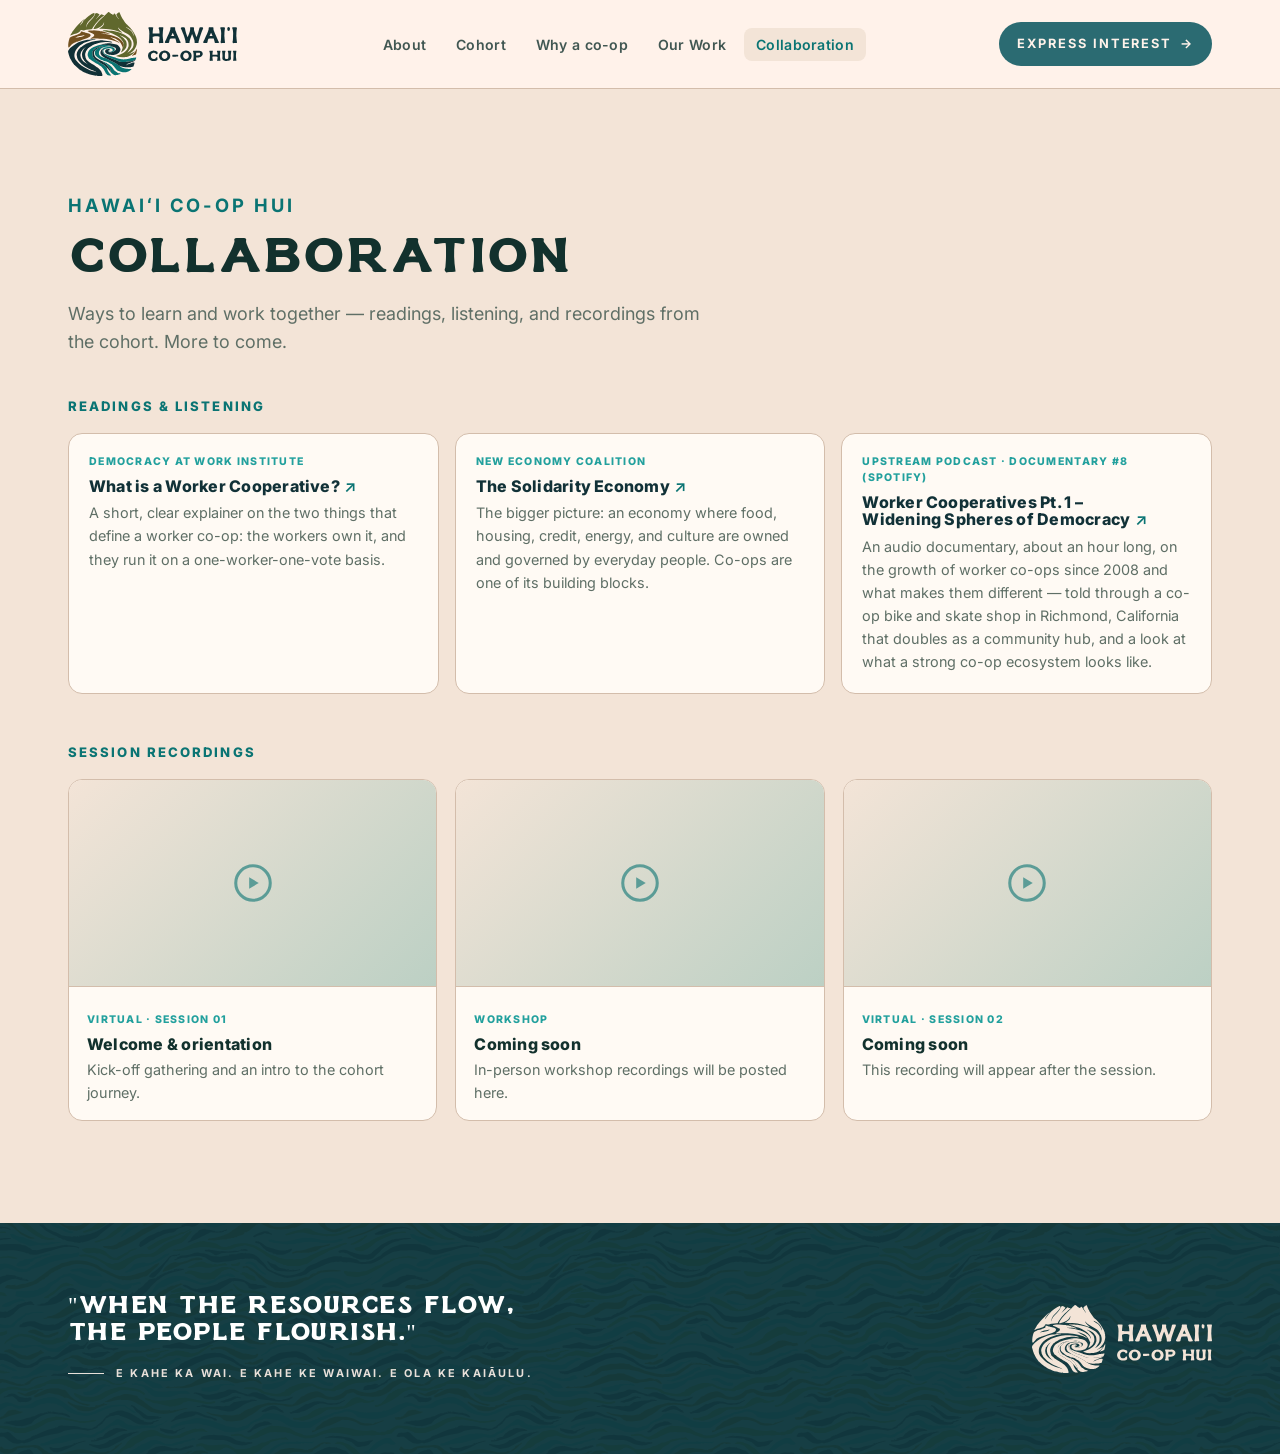
==== commit 66ab82a3: "Cohort: overlapping photo collage with shorter copy; deep-blue footer Option C from the three cohort" ====
--- a/collaboration.html
+++ b/collaboration.html
@@ -20,7 +20,7 @@
   <link rel="preload" as="font" type="font/woff2" crossorigin href="assets/fonts/TAYWatkins-web.woff2">
   <link rel="preload" as="font" type="font/woff2" crossorigin href="assets/fonts/TAYRugPull-web.woff2">
   <link rel="stylesheet" href="https://fonts.googleapis.com/css2?family=Inter:wght@400;500;600;700;800&display=swap">
-  <link rel="stylesheet" href="styles.css?v=20261026n">
+  <link rel="stylesheet" href="styles.css?v=20261026p">
 </head>
 <body>
 <a class="skip" href="#resources">Skip to content</a>
@@ -122,6 +122,6 @@
   </div>
 </footer>
 
-<script src="script.js?v=20261026n"></script>
+<script src="script.js?v=20261026p"></script>
 </body>
 </html>
--- a/styles.css
+++ b/styles.css
@@ -231,34 +231,78 @@
 .whyco__item p{color:var(--muted);font-size:.98rem}
 @media (max-width:760px){.whyco__grid{grid-template-columns:1fr;gap:20px}}
 
-/* ---------- Cohort (dark, two-column) ---------- */
+/* ---------- Cohort (lighter blue, collage + text) ---------- */
 /* Cohort: same lighter Spectra blue as the hero; muted text raised to stay readable on the lighter ground. */
 .cohort{background:linear-gradient(160deg,#33797f 0%,#28666d 55%,#1f565c 100%);color:var(--on-forest);position:relative;overflow:hidden;
   --on-forest-muted:rgba(255,242,234,.9)}
-.cohort__grid{max-width:var(--maxw);margin:0 auto;padding:clamp(48px,5.5vw,72px) 28px;display:grid;
-  grid-template-columns:minmax(0,1fr) minmax(0,560px);gap:clamp(32px,5vw,72px);align-items:center}
-.cohort__text{padding:0}
-.cohort__text .max{max-width:600px}
-.cohort h2{font-size:clamp(2rem,4vw,3rem);color:#fff;margin-bottom:1.2rem}
-.cohort__lead{color:var(--on-forest-muted);font-size:1.2rem;margin-bottom:1.5rem}
-.facts{display:grid;gap:.8rem;margin-bottom:1.6rem}
-.fact{display:grid;grid-template-columns:26px 1fr;gap:14px;align-items:start}
-.fact svg{width:22px;height:22px;color:var(--wai-leaf);margin-top:2px}
-.fact p{color:var(--on-forest-muted);font-size:1.06rem}
-.fact strong{color:var(--on-forest);font-weight:700}
-.cohort__actions{display:flex;flex-wrap:wrap;gap:16px 22px;align-items:center}
-.cohort__photos{display:grid;grid-template-columns:1fr 1fr;gap:14px}   /* one large photo over two smaller ones */
-.cohort__media{grid-column:1 / -1;position:relative;margin:0;border-radius:18px;overflow:hidden;box-shadow:0 18px 44px rgba(9,28,29,.28)}
-.cohort__thumb{display:block;width:100%;height:auto;aspect-ratio:4/3;object-fit:cover;border-radius:14px;box-shadow:0 12px 30px rgba(9,28,29,.24)}
-.cohort__media img{display:block;width:100%;height:auto;aspect-ratio:4/3;object-fit:cover}
-.cohort__media::after{content:"";position:absolute;inset:0;background:linear-gradient(180deg,rgba(17,49,55,0) 55%,rgba(17,49,55,.55));pointer-events:none}
-.cohort__media .script{position:absolute;z-index:1;right:22px;bottom:18px;font-family:var(--font-script);
-  font-size:clamp(2.2rem,3.4vw,3rem);line-height:1.1;color:#fff;text-align:right;text-shadow:0 2px 12px rgba(0,0,0,.5)}
-.cohort__note{color:var(--on-forest-muted);font-size:1.1rem;max-width:48ch;margin-bottom:1.6rem}
+.cohort h2{font-size:clamp(2rem,4vw,3rem);color:#fff;margin-bottom:.85rem}
+/* Overlapping photo collage on the left, short text on the right */
+.cohort .cohort__grid{max-width:var(--maxw);margin:0 auto;padding:clamp(40px,4vw,52px) 28px;
+  display:grid;grid-template-columns:minmax(0,1.14fr) minmax(0,1fr);gap:clamp(36px,4.8vw,64px);align-items:center}
+
+/* text (right) */
+.cohort .cohort__text{grid-column:2;grid-row:1;max-width:520px}
+.cohort .eyebrow{margin-bottom:.65rem;line-height:1.35;color:var(--on-forest)}
+.cohort .cohort__lead{font-size:1.2rem;line-height:1.45;color:var(--on-forest);margin-bottom:1.2rem;text-wrap:pretty}
+.cohort .cohort__facts{list-style:none;margin:0 0 1.4rem;padding:0;display:grid;gap:.55rem}
+.cohort .cohort__facts li{display:grid;grid-template-columns:30px minmax(0,1fr);gap:14px;align-items:start;
+  font-size:1.08rem;line-height:1.42;color:var(--on-forest-muted)}
+.cohort .cohort__facts strong{color:var(--on-forest);font-weight:700}
+.cohort .cohort__ico{width:30px;height:30px;border-radius:50%;background:var(--wai-leaf);color:var(--cream);
+  display:grid;place-items:center;align-self:start;box-shadow:0 4px 10px rgba(9,28,29,.18)}
+.cohort .cohort__ico svg{width:16px;height:16px;display:block}
+.cohort .cohort__facts li > span:last-child{padding-top:2px;min-width:0;overflow:hidden}
+.cohort .cohort__nw{white-space:nowrap}
+/* islands: dot-separated; the list is pulled left by one separator width and clipped,
+   so a separator that would start a wrapped line is hidden */
+.cohort .cohort__isles{display:flex;flex-wrap:wrap;margin-left:-1em;color:var(--on-forest);font-weight:600}
+.cohort .cohort__isles > span{white-space:nowrap}
+.cohort .cohort__isles > span::before{content:"\00B7";content:"\00B7" / "";display:inline-block;width:1em;text-align:center;
+  color:var(--on-forest-muted);font-weight:700}
+.cohort .cohort__actions{display:flex;flex-wrap:wrap;align-items:center;gap:12px 22px}
+.cohort .cohort__note{font-size:1.05rem;color:var(--on-forest-muted)}
+
+/* collage (left): kalo print large, two smaller prints laid over its right-hand corners */
+.cohort .cohort__collage{grid-column:1;grid-row:1;position:relative;width:100%;max-width:580px;
+  aspect-ratio:580 / 470;margin:0}
+.cohort .cohort__main{position:absolute;left:0;top:13%;width:80%;margin:0;border-radius:18px;overflow:hidden;
+  box-shadow:0 18px 44px rgba(9,28,29,.3)}
+.cohort .cohort__main img{display:block;width:100%;height:auto;aspect-ratio:4 / 3;object-fit:cover}
+.cohort .cohort__main::after{content:"";position:absolute;inset:0;pointer-events:none;
+  background:linear-gradient(180deg,rgba(17,49,55,0) 48%,rgba(17,49,55,.62)),
+    radial-gradient(120% 90% at 0% 100%,rgba(17,49,55,.45),rgba(17,49,55,0) 62%)}  /* extra scrim behind the bottom-left overlay */
+.cohort .cohort__script{position:absolute;z-index:1;left:20px;bottom:16px;font-family:var(--font-display-2);
+  font-size:clamp(1.35rem,2vw,1.85rem);letter-spacing:.06em;line-height:1.08;color:#fff;text-align:left;
+  text-shadow:0 2px 12px rgba(0,0,0,.55)}
+.cohort .cohort__tile{position:absolute;z-index:2;display:block;width:38%;height:auto;aspect-ratio:4 / 3;object-fit:cover;
+  border:6px solid var(--cream);border-radius:14px;background:var(--cream);box-shadow:0 14px 32px rgba(9,28,29,.34)}
+.cohort .cohort__tile--a{top:0;right:0;transform:rotate(2.5deg)}
+.cohort .cohort__tile--b{bottom:0;right:3%;transform:rotate(-2deg)}
+
+/* stacked: collage on top, centred; text below */
+@media (max-width:860px){
+  .cohort .cohort__grid{grid-template-columns:minmax(0,1fr);gap:36px;padding:48px 24px 52px}
+  .cohort .cohort__collage{grid-column:1;grid-row:1;margin-inline:auto}
+  .cohort .cohort__text{grid-column:1;grid-row:2;width:100%;max-width:580px;margin-inline:auto}
+}
+/* phones: a clean grid — kalo full width, the two prints side by side beneath, no tilt */
+@media (max-width:600px){
+  .cohort .cohort__grid{padding:40px 20px 48px;gap:30px}
+  .cohort .cohort__collage{aspect-ratio:auto;display:grid;grid-template-columns:1fr 1fr;gap:12px}
+  .cohort .cohort__main{position:relative;top:auto;left:auto;grid-column:1 / -1;width:100%;border-radius:16px}
+  .cohort .cohort__main::after{background:linear-gradient(180deg,rgba(17,49,55,0) 42%,rgba(17,49,55,.64)),
+    radial-gradient(150% 115% at 0% 100%,rgba(17,49,55,.5),rgba(17,49,55,0) 62%)}  /* overlay covers more of the photo here */
+  .cohort .cohort__script{font-size:1.35rem;left:16px;bottom:14px}
+  .cohort .cohort__tile{position:static;width:100%;transform:none;border-width:4px;border-radius:12px;
+    box-shadow:0 10px 24px rgba(9,28,29,.26)}
+  .cohort .cohort__lead{font-size:1.12rem}
+  .cohort .cohort__facts li{gap:12px}
+}
+@media (max-width:400px){
+  .cohort .eyebrow{font-size:1rem;letter-spacing:.14em}
+}
 .imgnote{position:absolute;left:16px;top:16px;font-size:.7rem;letter-spacing:.1em;text-transform:uppercase;
   background:rgba(0,0,0,.35);color:#fff;padding:5px 9px;border-radius:6px}
-@media (max-width:860px){.cohort__grid{grid-template-columns:1fr}
-  .cohort__text .max{margin-left:0}.cohort__photos{order:-1}}
 
 /* ---------- Our Work ---------- */
 .work{background:var(--cream);padding-block:clamp(60px,8vw,104px)}
@@ -305,8 +349,8 @@
 .cta__actions{display:flex;gap:16px;justify-content:center;flex-wrap:wrap}
 
 /* ---------- Footer ---------- */
-/* near-black Spectra so the page ends on a firm, dark base */
-.footer{background:#0b1f22;color:var(--on-forest);position:relative;overflow:hidden;--on-forest-muted:rgba(255,242,234,.9);
+/* deep Spectra blue: darker than the form section above it, still clearly blue */
+.footer{background:#163e44;color:var(--on-forest);position:relative;overflow:hidden;--on-forest-muted:rgba(255,242,234,.9);
   padding-block:clamp(44px,6vw,72px)}
 .footer::before{content:"";position:absolute;inset:0;opacity:.26;
   background:var(--pattern);background-size:400px;mix-blend-mode:soft-light}
@@ -493,7 +537,6 @@
 .statement__text{font-family:var(--font-display-2);font-style:normal;font-size:clamp(1.25rem,1.9vw,1.65rem);line-height:1.32;letter-spacing:.025em;
   color:var(--accent);margin:0;text-wrap:balance}
 .footer__quote{font-style:normal;font-size:clamp(1.05rem,1.9vw,1.45rem);line-height:1.15;letter-spacing:.02em;max-width:24ch}
-.cohort__media .script{font-family:var(--font-display-2);font-size:clamp(1.35rem,2vw,1.85rem);letter-spacing:.06em;line-height:1.08}
 .form__success h3{font-size:1.3rem}
 .principle::before{font-family:var(--font-body)}
 
@@ -522,9 +565,6 @@
 .kahako::before{content:"";position:absolute;left:50%;transform:translateX(-50%);top:-.11em;
   width:.5em;height:.085em;border-radius:.03em;background:currentColor}
 
-/* phones: smaller photo overlay (must come after the type-tuning rule that sizes .script) */
-@media (max-width:860px){.cohort__media .script{font-size:1.35rem;right:16px;bottom:14px}}
-
 /* ---------- a11y ---------- */
 .skip{position:absolute;left:-9999px}
 .sr-only{position:absolute;width:1px;height:1px;padding:0;margin:-1px;overflow:hidden;clip:rect(0 0 0 0);white-space:nowrap;border:0}
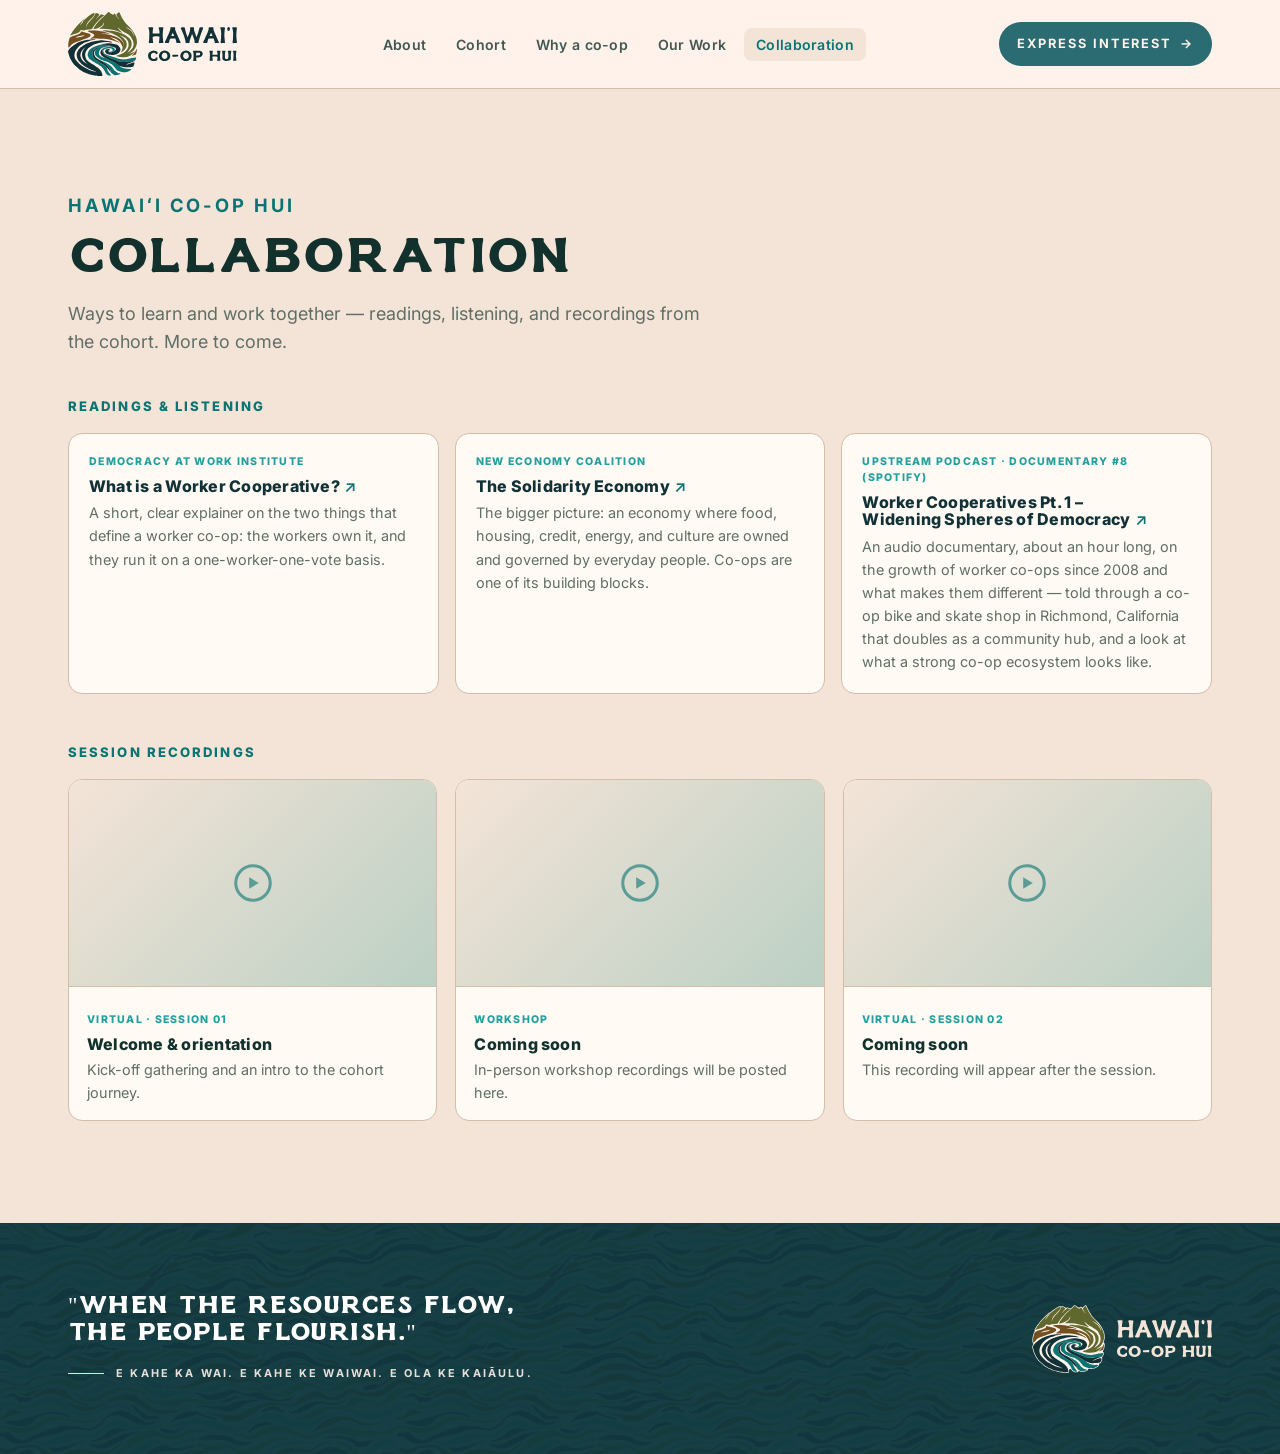
==== commit 3bacaf4d: "Hero: ring emblem centered with values on the right; full-color footer logo The emblem and its turni" ====
--- a/collaboration.html
+++ b/collaboration.html
@@ -20,7 +20,7 @@
   <link rel="preload" as="font" type="font/woff2" crossorigin href="assets/fonts/TAYWatkins-web.woff2">
   <link rel="preload" as="font" type="font/woff2" crossorigin href="assets/fonts/TAYRugPull-web.woff2">
   <link rel="stylesheet" href="https://fonts.googleapis.com/css2?family=Inter:wght@400;500;600;700;800&display=swap">
-  <link rel="stylesheet" href="styles.css?v=20261026p">
+  <link rel="stylesheet" href="styles.css?v=20261026q">
 </head>
 <body>
 <a class="skip" href="#resources">Skip to content</a>
@@ -117,11 +117,15 @@
       <p class="footer__sub">E kahe ka wai. E kahe ke waiwai. E ola ke kaiāulu.</p>
     </div>
     <div class="footer__brand">
-      <img class="brand__logo" src="assets/brand/logo-secondary-parchment.svg" alt="Hawaiʻi Co-op Hui" width="180" height="68">
+      <!-- Full-color emblem (cream-backed so it reads on the dark blue) + the official wordmark in Parchment -->
+      <span class="brand__lockup">
+        <img class="brand__emblem" src="assets/brand/emblem-backed.svg" alt="" width="73" height="68">
+        <img class="brand__wordmark" src="assets/brand/wordmark-parchment.svg" alt="Hawaiʻi Co-op Hui" width="95" height="36">
+      </span>
     </div>
   </div>
 </footer>
 
-<script src="script.js?v=20261026p"></script>
+<script src="script.js?v=20261026q"></script>
 </body>
 </html>
--- a/styles.css
+++ b/styles.css
@@ -125,66 +125,58 @@
 @media (max-width:1000px){.nav__cta .btn{display:none}}
 
 /* ---------- Hero ---------- */
-/* Text on the left; on the right the full-color emblem inside a ring of the brand line
-   ("E kahe ka wai…") in TAY Rug Pull, with faint water ripples spreading out behind it.
-   The six values sit in a quiet band along the bottom of the first screen. */
+/* Text on the left; in the middle the full-color emblem inside a slowly turning ring of the
+   brand line ("E kahe ka wai…") in TAY Rug Pull; the six values stacked on the right. */
 .hero{position:relative;color:var(--on-forest);isolation:isolate;overflow:hidden;display:flex;flex-direction:column;
-  --medal:clamp(300px, min(40vw, calc(100vh - 260px)), 560px);
-  --medal:clamp(300px, min(40vw, calc(100svh - 260px)), 560px);
+  --medal:clamp(280px, min(34vw, calc(100vh - 260px)), 460px);
+  --medal:clamp(280px, min(34vw, calc(100svh - 260px)), 460px);
   min-height:clamp(580px, calc(100vh - 89px), 860px);           /* 89px = nav height */
   min-height:clamp(580px, calc(100svh - 89px), 860px);
-  /* lighter Spectra blue, brightest behind the emblem; a soft shade on the left keeps the text crisp */
+  /* lighter Spectra blue, brightest behind the emblem; soft shade at both sides keeps the text crisp */
   background:
-    linear-gradient(90deg, rgba(17,49,55,.28), rgba(17,49,55,.12) 45%, rgba(17,49,55,0) 68%),
-    radial-gradient(110% 95% at 72% 46%, #3e8a90, #2b6b72 55%, #215a61)}
+    linear-gradient(90deg, rgba(17,49,55,.26), rgba(17,49,55,.06) 38%, rgba(17,49,55,.06) 62%, rgba(17,49,55,.2)),
+    radial-gradient(110% 95% at 55% 46%, #3e8a90, #2b6b72 55%, #215a61)}
 .hero::after{content:"";position:absolute;inset:0;z-index:-1;opacity:.28;
   background:var(--pattern);background-size:420px;mix-blend-mode:soft-light}
 .hero__inner{flex:1;width:100%;max-width:var(--maxw);margin:0 auto;
-  padding:clamp(40px,6vh,72px) 28px;display:grid;grid-template-columns:minmax(0,1fr) auto;
-  align-items:center;gap:clamp(32px,5vw,80px)}
-.hero__text{position:relative;z-index:1;min-width:0}   /* headline, sentence and button paint above the ripples */
-.hero h1{font-weight:400;font-size:clamp(3.4rem,6.8vw,6.25rem);line-height:1.06;letter-spacing:.012em;color:#fff;
+  padding:clamp(40px,6vh,72px) 28px;display:grid;grid-template-columns:minmax(0,1.2fr) var(--medal) minmax(0,.8fr);
+  align-items:center;gap:clamp(24px,3vw,44px)}
+.hero__text{min-width:0}
+.hero h1{font-weight:400;font-size:clamp(2.6rem,5vw,4.6rem);line-height:1.06;letter-spacing:.012em;color:#fff;
   text-shadow:0 2px 24px rgba(9,28,29,.16)}
 .hero__sub{max-width:27ch;font-size:clamp(1.15rem,1.55vw,1.4rem);line-height:1.5;color:var(--cream);
   margin:1.5rem 0 2.3rem;text-shadow:0 1px 14px rgba(9,28,29,.22)}
 .hero .btn{font-size:.86rem;padding:1.05em 1.9em;box-shadow:0 10px 26px rgba(9,28,29,.2)}
 
-/* emblem + word ring */
-.hero__medal{position:relative;width:var(--medal);aspect-ratio:1/1;justify-self:end;isolation:isolate}
+/* emblem + word ring (no outer rings: just the text band and the emblem) */
+.hero__medal{position:relative;width:var(--medal);aspect-ratio:1/1;justify-self:center}
 .hero__ring{position:absolute;inset:0;width:100%;height:100%;overflow:visible}
 .hero__ring text{font-family:var(--font-display-2);font-size:32px;letter-spacing:7.6px;fill:var(--cream);white-space:pre}
 .hero__dot{fill:#f0c39c}
-.hero__hair{fill:none;stroke:var(--cream);stroke-opacity:.38;stroke-width:1.2}
-/* soft shade between the two hairlines so the ring text keeps 4.5:1 on the lightest blue */
+/* soft shade under the ring text so it keeps 4.5:1 on the lightest blue */
 .hero__track{fill:none;stroke:#113137;stroke-opacity:.3;stroke-width:52}
 .hero__emblem{position:absolute;left:50%;top:50%;width:62%;height:auto;
   transform:translate(-50%,-50%);filter:drop-shadow(0 14px 30px rgba(9,28,29,.24))}
-.hero__ripples{position:absolute;left:50%;top:50%;width:220%;height:220%;max-width:none;
-  transform:translate(-50%,-50%);z-index:-1;pointer-events:none;fill:none;stroke:var(--cream);stroke-width:1.4}
 @media (prefers-reduced-motion:no-preference){
   .hero__ring{animation:hero-turn 180s linear infinite}   /* one slow turn every 3 minutes */
 }
 @keyframes hero-turn{to{transform:rotate(360deg)}}
 
-/* values band */
-.hero__band{position:relative;background:rgba(17,49,55,.2);border-top:1px solid rgba(255,242,234,.16)}
-.hero__values{list-style:none;margin:0 auto;padding:0 28px;max-width:var(--maxw);
-  display:grid;grid-template-columns:repeat(6,1fr)}
-.hero__values li{position:relative;text-align:center;padding:20px 6px 22px;
-  font-family:var(--font-display-2);font-size:1.2rem;line-height:1.2;letter-spacing:.16em;color:var(--cream)}
-.hero__values li+li::before{content:"";position:absolute;left:0;top:50%;width:5px;height:5px;
-  border-radius:50%;background:#f0c39c;opacity:.75;transform:translate(-50%,-50%)}
+/* values, stacked on the right */
+.hero__values{list-style:none;margin:0;padding:0;justify-self:end;text-align:right;display:grid;gap:.6rem}
+.hero__values li{font-family:var(--font-display-2);font-size:1.5rem;line-height:1.2;letter-spacing:.14em;color:var(--cream)}
 
 @media (max-width:900px){
   .hero{min-height:0}
   .hero__inner{grid-template-columns:minmax(0,1fr);justify-items:center;text-align:center;
-    padding:52px 20px 48px;gap:44px}
+    padding:52px 20px 48px;gap:40px}
   .hero__sub{margin-inline:auto}
-  .hero__medal{width:min(80vw,380px);justify-self:center}
-  .hero__ripples{width:175%;height:175%}
-  .hero__values{grid-template-columns:repeat(3,1fr);padding:6px 20px}
-  .hero__values li{padding:9px 4px;font-size:1.05rem;letter-spacing:.12em}
-  .hero__values li:nth-child(3n+1)::before{display:none}
+  .hero__medal{width:min(80vw,360px)}
+  /* values: a centered 3 × 2 grid with small dots between the words in each row */
+  .hero__values{justify-self:stretch;text-align:center;grid-template-columns:repeat(3,1fr);gap:0;width:100%;max-width:440px;margin-inline:auto}
+  .hero__values li{position:relative;padding:8px 4px;font-size:1.05rem;letter-spacing:.12em}
+  .hero__values li:not(:nth-child(3n+1))::before{content:"";position:absolute;left:0;top:50%;width:5px;height:5px;
+    border-radius:50%;background:#f0c39c;opacity:.75;transform:translate(-50%,-50%)}
 }
 @media (max-width:420px){
   .hero h1{font-size:clamp(2.7rem,14vw,3.4rem)}
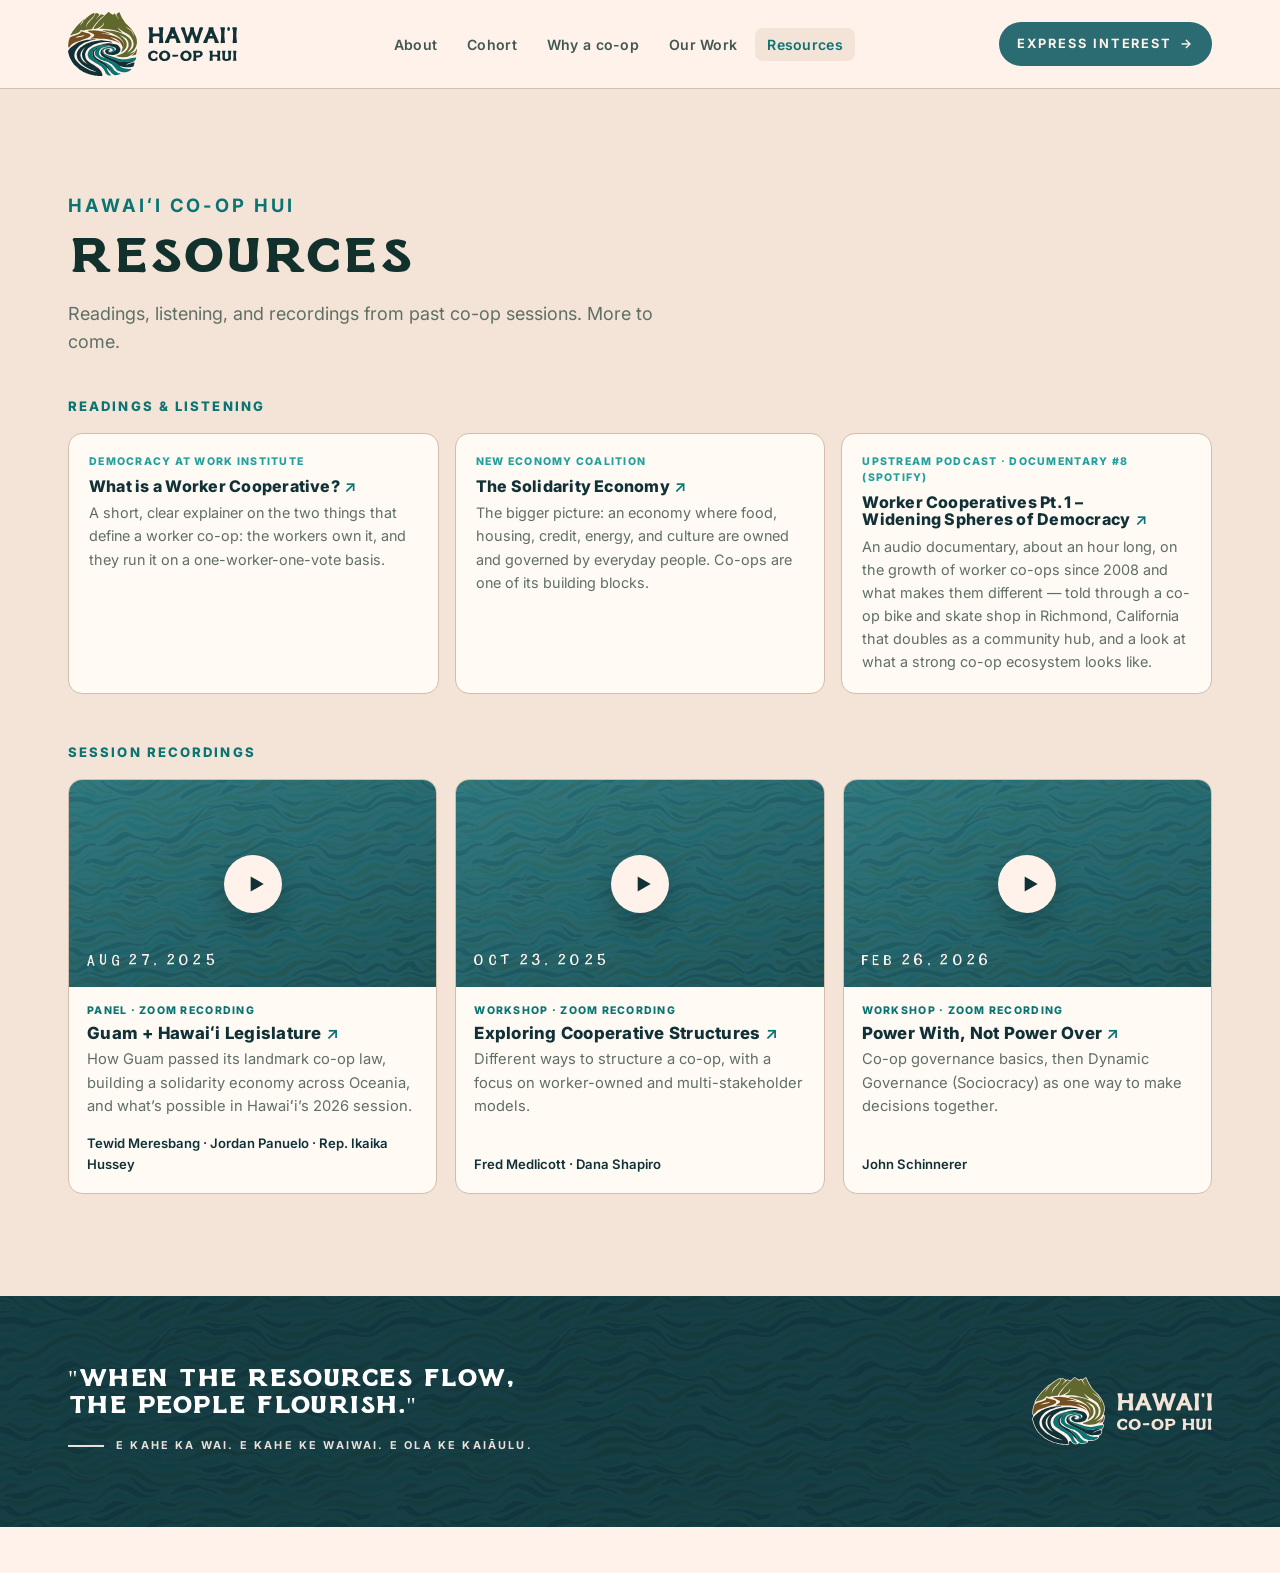
==== commit 0d5084e0: "Resources page: rename from Collaboration, add the three Zoom session recordings resources.html is n" ====
--- a/collaboration.html
+++ b/collaboration.html
@@ -1,131 +1,4 @@
 <!doctype html>
-<html lang="en">
-<head>
-  <meta charset="utf-8">
-  <meta name="viewport" content="width=device-width, initial-scale=1, viewport-fit=cover">
-  <title>Collaboration · Hawaiʻi Co-op Hui</title>
-  <meta name="description" content="Ways to work together with the Hawaiʻi Co-op Hui — readings, listening, and session recordings.">
-  <meta property="og:title" content="Collaboration · Hawaiʻi Co-op Hui">
-  <meta property="og:description" content="A network of people and cooperatives building a regenerative and just Hawaiʻi through shared resources, knowledge, and community ownership.">
-  <meta property="og:type" content="website">
-  <meta property="og:url" content="https://imivic22.github.io/hawaii-coop-hui/collaboration.html">
-  <meta property="og:image" content="https://imivic22.github.io/hawaii-coop-hui/assets/og-image.png">
-  <meta name="twitter:card" content="summary">
-
-  <link rel="icon" type="image/svg+xml" href="assets/brand/emblem.svg">
-  <link rel="icon" type="image/png" sizes="192x192" href="assets/favicon.png">
-  <link rel="apple-touch-icon" href="assets/favicon.png">
-  <link rel="preconnect" href="https://fonts.googleapis.com">
-  <link rel="preconnect" href="https://fonts.gstatic.com" crossorigin>
-  <link rel="preload" as="font" type="font/woff2" crossorigin href="assets/fonts/TAYWatkins-web.woff2">
-  <link rel="preload" as="font" type="font/woff2" crossorigin href="assets/fonts/TAYRugPull-web.woff2">
-  <link rel="stylesheet" href="https://fonts.googleapis.com/css2?family=Inter:wght@400;500;600;700;800&display=swap">
-  <link rel="stylesheet" href="styles.css?v=20261026q">
-</head>
-<body>
-<a class="skip" href="#resources">Skip to content</a>
-
-<header class="nav">
-  <div class="nav__inner">
-    <a class="brand" href="index.html" aria-label="Hawaiʻi Co-op Hui home">
-      <!-- Full-color emblem (official Favicon file) + Watkins wordmark from the official
-           Spectra lockup, laid out at the Secondary Logo's own proportions and spacing. -->
-      <span class="brand__lockup">
-        <img class="brand__emblem" src="assets/brand/emblem.svg" alt="" width="69" height="64">
-        <img class="brand__wordmark" src="assets/brand/wordmark-spectra.svg" alt="Hawaiʻi Co-op Hui" width="89" height="34">
-      </span>
-    </a>
-
-    <nav aria-label="Primary">
-      <ul class="nav__links" id="navlinks">
-        <li><a href="index.html#about">About</a></li>
-        <li><a href="index.html#cohort">Cohort</a></li>
-        <li><a href="index.html#why-coop">Why a co-op</a></li>
-        <li><a href="index.html#our-work">Our Work</a></li>
-        <li><a href="collaboration.html" class="active" aria-current="page">Collaboration</a></li>
-      </ul>
-    </nav>
-
-    <div class="nav__cta" style="display:flex;align-items:center;gap:10px">
-      <a class="btn btn--dark" href="index.html#get-involved">Express Interest <span class="arw">&rarr;</span></a>
-      <button class="navtoggle" id="navtoggle" aria-label="Menu" aria-expanded="false" aria-controls="navlinks">
-        <svg width="22" height="22" viewBox="0 0 24 24" fill="none" stroke="currentColor" stroke-width="2" stroke-linecap="round"><path d="M3 6h18M3 12h18M3 18h18"/></svg>
-      </button>
-    </div>
-  </div>
-</header>
-
-<main>
-  <!-- ===================== RESOURCES ===================== -->
-  <section id="resources" class="resources">
-    <div class="wrap">
-      <div class="resources__head">
-        <p class="eyebrow">Hawaiʻi Co-op Hui</p>
-        <h1>Collaboration</h1>
-        <p>Ways to learn and work together — readings, listening, and recordings from the cohort. More to come.</p>
-      </div>
-      <p class="h-label">Readings &amp; listening</p>
-      <div class="dig">
-        <a class="dig__link" href="https://institute.coop/what-worker-cooperative" target="_blank" rel="noopener">
-          <span class="dig__src">Democracy at Work Institute</span>
-          <h3>What is a Worker Cooperative?</h3>
-          <p>A short, clear explainer on the two things that define a worker co-op: the workers own it, and they run it on a one-worker-one-vote basis.</p>
-        </a>
-        <a class="dig__link" href="https://neweconomy.net/solidarity-economy/#what-is-the-solidarity-economy" target="_blank" rel="noopener">
-          <span class="dig__src">New Economy Coalition</span>
-          <h3>The Solidarity Economy</h3>
-          <p>The bigger picture: an economy where food, housing, credit, energy, and culture are owned and governed by everyday people. Co-ops are one of its building blocks.</p>
-        </a>
-        <a class="dig__link" href="https://open.spotify.com/episode/3qzcNoA8j1L7xvkE4CCkto" target="_blank" rel="noopener">
-          <span class="dig__src">Upstream podcast · Documentary #8 (Spotify)</span>
-          <h3>Worker Cooperatives Pt. 1 – Widening Spheres of Democracy</h3>
-          <p>An audio documentary, about an hour long, on the growth of worker co-ops since 2008 and what makes them different — told through a co-op bike and skate shop in Richmond, California that doubles as a community hub, and a look at what a strong co-op ecosystem looks like.</p>
-        </a>
-      </div>
-
-      <div class="resources__sub">
-        <p class="h-label">Session recordings</p>
-        <div class="rec">
-          <!-- To publish a recording, replace the placeholder .rec__media with an embed:
-               <div class="rec__media"><iframe src="https://www.youtube.com/embed/VIDEO_ID"
-                 allow="accelerometer; autoplay; clipboard-write; encrypted-media; gyroscope; picture-in-picture"
-                 allowfullscreen title="Session title"></iframe></div>
-               (Vimeo: https://player.vimeo.com/video/VIDEO_ID) -->
-          <article class="rec__card">
-            <div class="rec__media"><svg viewBox="0 0 24 24" fill="none" stroke="currentColor" stroke-width="1.6"><circle cx="12" cy="12" r="9"/><path d="M10 9l5 3-5 3z" fill="currentColor" stroke="none"/></svg></div>
-            <div class="rec__body"><span class="rec__tag">Virtual · Session 01</span><h3>Welcome &amp; orientation</h3><p>Kick-off gathering and an intro to the cohort journey.</p></div>
-          </article>
-          <article class="rec__card">
-            <div class="rec__media"><svg viewBox="0 0 24 24" fill="none" stroke="currentColor" stroke-width="1.6"><circle cx="12" cy="12" r="9"/><path d="M10 9l5 3-5 3z" fill="currentColor" stroke="none"/></svg></div>
-            <div class="rec__body"><span class="rec__tag">Workshop</span><h3>Coming soon</h3><p>In-person workshop recordings will be posted here.</p></div>
-          </article>
-          <article class="rec__card">
-            <div class="rec__media"><svg viewBox="0 0 24 24" fill="none" stroke="currentColor" stroke-width="1.6"><circle cx="12" cy="12" r="9"/><path d="M10 9l5 3-5 3z" fill="currentColor" stroke="none"/></svg></div>
-            <div class="rec__body"><span class="rec__tag">Virtual · Session 02</span><h3>Coming soon</h3><p>This recording will appear after the session.</p></div>
-          </article>
-        </div>
-      </div>
-    </div>
-  </section>
-
-</main>
-
-<footer class="footer">
-  <div class="footer__inner">
-    <div>
-      <p class="footer__quote">"When the resources flow, the people flourish."</p>
-      <p class="footer__sub">E kahe ka wai. E kahe ke waiwai. E ola ke kaiāulu.</p>
-    </div>
-    <div class="footer__brand">
-      <!-- Full-color emblem (cream-backed so it reads on the dark blue) + the official wordmark in Parchment -->
-      <span class="brand__lockup">
-        <img class="brand__emblem" src="assets/brand/emblem-backed.svg" alt="" width="73" height="68">
-        <img class="brand__wordmark" src="assets/brand/wordmark-parchment.svg" alt="Hawaiʻi Co-op Hui" width="95" height="36">
-      </span>
-    </div>
-  </div>
-</footer>
-
-<script src="script.js?v=20261026q"></script>
-</body>
-</html>
+<html lang="en"><head><meta charset="utf-8"><title>Hawaiʻi Co-op Hui</title>
+<meta http-equiv="refresh" content="0; url=resources.html"><link rel="canonical" href="resources.html">
+</head><body><p>This page moved to <a href="resources.html">Resources</a>.</p></body></html>
